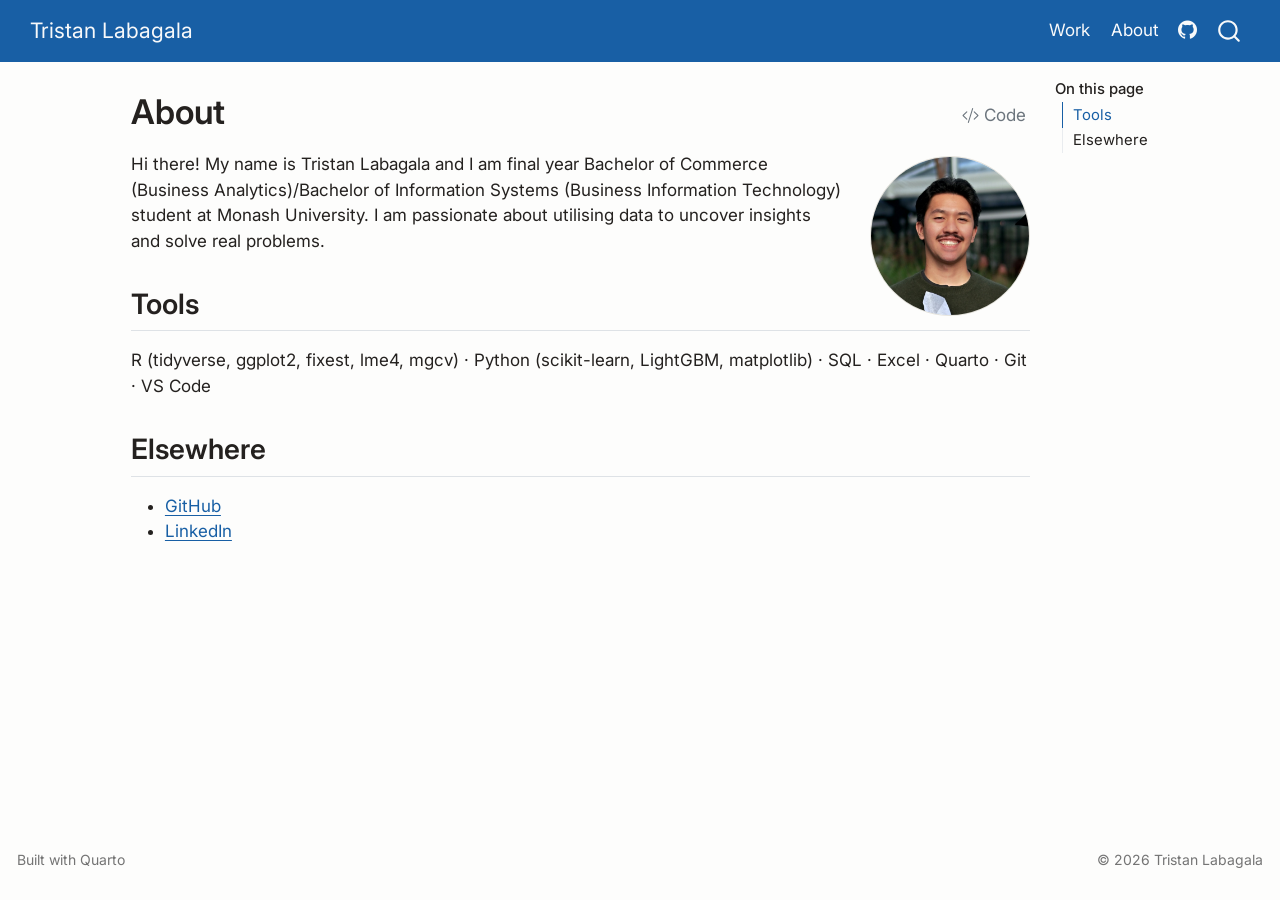
==== about.html @ b9815d95 "Built site for gh-pages" ====
<!DOCTYPE html>
<html xmlns="http://www.w3.org/1999/xhtml" lang="en" xml:lang="en"><head>

<meta charset="utf-8">
<meta name="generator" content="quarto-1.10.18">

<meta name="viewport" content="width=device-width, initial-scale=1.0, user-scalable=yes">


<title>About – Tristan Labagala</title>
<style>
/* Default styles provided by pandoc.
** See https://pandoc.org/MANUAL.html#variables-for-html for config info.
*/
span.smallcaps{font-variant: small-caps;}
div.columns{display: flex; gap: 1.5em;}
div.column{flex: auto;}
@media screen {
div.columns{gap: min(4vw, 1.5em);}
div.column{overflow-x: auto;}
}
div.hanging-indent{margin-left: 1.5em; text-indent: -1.5em;}
ul.task-list{list-style: none;}
ul.task-list li input[type="checkbox"] {
  width: 0.8em;
  margin: 0 0.8em 0.2em -1em; /* quarto-specific, see https://github.com/quarto-dev/quarto-cli/issues/4556 */ 
  vertical-align: middle;
}
/* CSS for syntax highlighting */
html { -webkit-text-size-adjust: 100%; }
pre > code.sourceCode { white-space: pre; position: relative; }
pre > code.sourceCode > span { display: inline-block; line-height: 1.25; }
pre > code.sourceCode > span:empty { height: 1.2em; }
.sourceCode { overflow: visible; }
code.sourceCode > span { color: inherit; text-decoration: inherit; }
div.sourceCode { margin: 1em 0; }
pre.sourceCode { margin: 0; }
@media screen {
div.sourceCode { overflow: auto; }
}
@media print {
pre > code.sourceCode { white-space: pre-wrap; }
pre > code.sourceCode > span { text-indent: -5em; padding-left: 5em; }
}
pre.numberSource code
  { counter-reset: source-line 0; }
pre.numberSource code > span
  { position: relative; left: -4em; counter-increment: source-line; }
pre.numberSource code > span > a:first-child::before
  { content: counter(source-line);
    position: relative; left: -1em; text-align: right; vertical-align: baseline;
    border: none; display: inline-block;
    -webkit-touch-callout: none; -webkit-user-select: none;
    -khtml-user-select: none; -moz-user-select: none;
    -ms-user-select: none; user-select: none;
    padding: 0 4px; width: 4em;
  }
pre.numberSource { margin-left: 3em;  padding-left: 4px; }
div.sourceCode
  {   }
@media screen {
pre > code.sourceCode > span > a:first-child::before { text-decoration: underline; }
}
</style>


<script src="site_libs/quarto-nav/quarto-nav.js"></script>
<script src="site_libs/clipboard/clipboard.min.js"></script>
<script src="site_libs/quarto-search/autocomplete.umd.js"></script>
<script src="site_libs/quarto-search/fuse.min.js"></script>
<script src="site_libs/quarto-search/quarto-search.js"></script>
<meta name="quarto:offset" content="./">
<script src="site_libs/quarto-html/quarto.js" type="module"></script>
<script src="site_libs/quarto-html/tabsets/tabsets.js" type="module"></script>
<script src="site_libs/quarto-html/popper.min.js"></script>
<script src="site_libs/quarto-html/tippy.umd.min.js"></script>
<script src="site_libs/quarto-html/anchor.min.js"></script>
<link href="site_libs/quarto-html/tippy.css" rel="stylesheet">
<link href="site_libs/quarto-html/quarto-syntax-highlighting-29f00846dc0b6c361e78d357ae7c4662.css" rel="stylesheet" id="quarto-text-highlighting-styles">
<script src="site_libs/bootstrap/bootstrap.min.js"></script>
<link href="site_libs/bootstrap/bootstrap-icons.css" rel="stylesheet">
<link href="site_libs/bootstrap/bootstrap-c4ba2d4a0d46a4cee8b38eeed4d2fbec.min.css" rel="stylesheet" append-hash="true" id="quarto-bootstrap" data-mode="light">
<script id="quarto-search-options" type="application/json">{
  "location": "navbar",
  "copy-button": false,
  "collapse-after": 3,
  "panel-placement": "end",
  "type": "overlay",
  "limit": 50,
  "keyboard-shortcut": [
    "f",
    "/",
    "s"
  ],
  "show-item-context": false,
  "language": {
    "search-no-results-text": "No results",
    "search-matching-documents-text": "matching documents",
    "search-copy-link-title": "Copy link to search",
    "search-hide-matches-text": "Hide additional matches",
    "search-more-match-text": "more match in this document",
    "search-more-matches-text": "more matches in this document",
    "search-clear-button-title": "Clear",
    "search-text-placeholder": "",
    "search-detached-cancel-button-title": "Cancel",
    "search-submit-button-title": "Submit",
    "search-label": "Search"
  }
}</script>
<link rel="preconnect" href="https://fonts.googleapis.com">
<link rel="preconnect" href="https://fonts.gstatic.com" crossorigin="">
<link href="https://fonts.googleapis.com/css2?family=Fraunces:opsz,wght@9..144,400;9..144,600&amp;family=Inter:wght@400;500&amp;family=JetBrains+Mono&amp;display=swap" rel="stylesheet">


</head>

<body class="nav-fixed quarto-light">

<div id="quarto-search-results"></div>
  <header id="quarto-header" class="headroom fixed-top">
    <nav class="navbar navbar-expand-lg " data-bs-theme="dark">
      <div class="navbar-container container-fluid">
      <div class="navbar-brand-container mx-auto">
    <a class="navbar-brand" href="./index.html">
    <span class="navbar-title">Tristan Labagala</span>
    </a>
  </div>
            <div id="quarto-search" class="" title="Search"></div>
          <button class="navbar-toggler" type="button" data-bs-toggle="collapse" data-bs-target="#navbarCollapse" aria-controls="navbarCollapse" role="menu" aria-expanded="false" aria-label="Toggle navigation" onclick="if (window.quartoToggleHeadroom) { window.quartoToggleHeadroom(); }">
  <span class="navbar-toggler-icon"></span>
</button>
          <div class="collapse navbar-collapse" id="navbarCollapse">
            <ul class="navbar-nav navbar-nav-scroll ms-auto">
  <li class="nav-item">
    <a class="nav-link" href="./index.html"> 
<span class="menu-text">Work</span></a>
  </li>  
  <li class="nav-item">
    <a class="nav-link active" href="./about.html" aria-current="page"> 
<span class="menu-text">About</span></a>
  </li>  
  <li class="nav-item compact">
    <a class="nav-link" href="https://github.com/tlabagala"> <i class="bi bi-github" role="img" aria-label="GitHub">
</i> 
<span class="menu-text"></span></a>
  </li>  
</ul>
          </div> <!-- /navcollapse -->
            <div class="quarto-navbar-tools">
</div>
      </div> <!-- /container-fluid -->
    </nav>
</header>
<!-- content -->
<div id="quarto-content" class="quarto-container page-columns page-rows-contents page-layout-article page-navbar">
<!-- sidebar -->
<!-- margin-sidebar -->
    <div id="quarto-margin-sidebar" class="sidebar margin-sidebar">
        <nav id="TOC" role="doc-toc" class="toc-active">
    <h2 id="toc-title">On this page</h2>
   
  <ul>
  <li><a href="#tools" id="toc-tools" class="nav-link active" data-scroll-target="#tools">Tools</a></li>
  <li><a href="#elsewhere" id="toc-elsewhere" class="nav-link" data-scroll-target="#elsewhere">Elsewhere</a></li>
  </ul>
</nav>
    </div>
<!-- main -->
<main class="content" id="quarto-document-content">

<header id="title-block-header" class="quarto-title-block default">
<div class="quarto-title">
<div class="quarto-title-block"><div><h1 class="title">About</h1><button type="button" class="btn code-tools-button" id="quarto-code-tools-source"><i class="bi"></i> Code</button></div></div>
</div>



<div class="quarto-title-meta">

    
  
    
  </div>
  


</header>


<p><img src="assets/headshot.jpg" class="headshot img-fluid" alt="Tristan Labagala"></p>
<p>Hi there! My name is Tristan Labagala and I am final year Bachelor of Commerce (Business Analytics)/Bachelor of Information Systems (Business Information Technology) student at Monash University. I am passionate about utilising data to uncover insights and solve real problems.</p>
<section id="tools" class="level2">
<h2 class="anchored" data-anchor-id="tools">Tools</h2>
<p>R (tidyverse, ggplot2, fixest, lme4, mgcv) · Python (scikit-learn, LightGBM, matplotlib) · SQL · Excel · Quarto · Git · VS Code</p>
</section>
<section id="elsewhere" class="level2">
<h2 class="anchored" data-anchor-id="elsewhere">Elsewhere</h2>
<ul>
<li><a href="https://github.com/tlabagala">GitHub</a></li>
<li><a href="https://www.linkedin.com/in/tristan-labagala/">LinkedIn</a></li>
</ul>


<!-- -->

</section>

</main> <!-- /main -->
<script id="quarto-html-after-body" type="application/javascript">
  window.document.addEventListener("DOMContentLoaded", function (event) {
    const icon = "";
    const anchorJS = new window.AnchorJS();
    anchorJS.options = {
      placement: 'right',
      icon: icon
    };
    anchorJS.add('.anchored');
    const isCodeAnnotation = (el) => {
      for (const clz of el.classList) {
        if (clz.startsWith('code-annotation-')) {                     
          return true;
        }
      }
      return false;
    }
    const onCopySuccess = function(e) {
      // button target
      const button = e.trigger;
      // don't keep focus
      button.blur();
      // flash "checked"
      button.classList.add('code-copy-button-checked');
      var currentTitle = button.getAttribute("title");
      button.setAttribute("title", "Copied!");
      let tooltip;
      if (window.bootstrap) {
        button.setAttribute("data-bs-toggle", "tooltip");
        button.setAttribute("data-bs-placement", "left");
        button.setAttribute("data-bs-title", "Copied!");
        tooltip = new bootstrap.Tooltip(button, 
          { trigger: "manual", 
            customClass: "code-copy-button-tooltip",
            offset: [0, -8]});
        tooltip.show();    
      }
      setTimeout(function() {
        if (tooltip) {
          tooltip.hide();
          button.removeAttribute("data-bs-title");
          button.removeAttribute("data-bs-toggle");
          button.removeAttribute("data-bs-placement");
        }
        button.setAttribute("title", currentTitle);
        button.classList.remove('code-copy-button-checked');
      }, 1000);
      // clear code selection
      e.clearSelection();
    }
    const getTextToCopy = function(trigger) {
      const outerScaffold = trigger.parentElement.cloneNode(true);
      const codeEl = outerScaffold.querySelector('code');
      for (const childEl of codeEl.children) {
        if (isCodeAnnotation(childEl)) {
          childEl.remove();
        }
      }
      return codeEl.innerText;
    }
    const clipboard = new window.ClipboardJS('.code-copy-button:not([data-in-quarto-modal])', {
      text: getTextToCopy
    });
    clipboard.on('success', onCopySuccess);
    if (window.document.getElementById('quarto-embedded-source-code-modal')) {
      const clipboardModal = new window.ClipboardJS('.code-copy-button[data-in-quarto-modal]', {
        text: getTextToCopy,
        container: window.document.getElementById('quarto-embedded-source-code-modal')
      });
      clipboardModal.on('success', onCopySuccess);
    }
    const viewSource = window.document.getElementById('quarto-view-source') ||
                       window.document.getElementById('quarto-code-tools-source');
    if (viewSource) {
      const sourceUrl = viewSource.getAttribute("data-quarto-source-url");
      viewSource.addEventListener("click", function(e) {
        if (sourceUrl) {
          // rstudio viewer pane
          if (/\bcapabilities=\b/.test(window.location)) {
            window.open(sourceUrl);
          } else {
            window.location.href = sourceUrl;
          }
        } else {
          const modal = new bootstrap.Modal(document.getElementById('quarto-embedded-source-code-modal'));
          modal.show();
        }
        return false;
      });
    }
    function toggleCodeHandler(show) {
      return function(e) {
        const cellDetails = window.document.querySelectorAll(".cell details.code-fold");
        for (let i=0; i<cellDetails.length; i++) {
          const details = cellDetails[i];
          if (show) {
            details.open = true;
          } else {
            details.removeAttribute("open");
          }
        }
        const cellCodeDivs = window.document.querySelectorAll(".cell div.sourceCode.cell-code");
        const fromCls = show ? "hidden" : "unhidden";
        const toCls = show ? "unhidden" : "hidden";
        for (let i=0; i<cellCodeDivs.length; i++) {
          const codeDiv = cellCodeDivs[i];
          if (codeDiv.classList.contains(fromCls)) {
            codeDiv.classList.remove(fromCls);
            codeDiv.classList.add(toCls);
          } 
        }
        return false;
      }
    }
    const hideAllCode = window.document.getElementById("quarto-hide-all-code");
    if (hideAllCode) {
      hideAllCode.addEventListener("click", toggleCodeHandler(false));
    }
    const showAllCode = window.document.getElementById("quarto-show-all-code");
    if (showAllCode) {
      showAllCode.addEventListener("click", toggleCodeHandler(true));
    }
      var localhostRegex = new RegExp(/^(?:http|https):\/\/localhost\:?[0-9]*\//);
      var mailtoRegex = new RegExp(/^mailto:/);
        var filterRegex = new RegExp("https:\/\/tlabagala\.github\.io");
      var isInternal = (href) => {
          return filterRegex.test(href) || localhostRegex.test(href) || mailtoRegex.test(href);
      }
      // Inspect non-navigation links and adorn them if external
     var links = window.document.querySelectorAll('a[href]:not(.nav-link):not(.navbar-brand):not(.toc-action):not(.sidebar-link):not(.sidebar-item-toggle):not(.pagination-link):not(.no-external):not([aria-hidden]):not(.dropdown-item):not(.quarto-navigation-tool):not(.about-link)');
      for (var i=0; i<links.length; i++) {
        const link = links[i];
        if (!isInternal(link.href)) {
          // undo the damage that might have been done by quarto-nav.js in the case of
          // links that we want to consider external
          if (link.dataset.originalHref !== undefined) {
            link.href = link.dataset.originalHref;
          }
        }
      }
    function tippyHover(el, contentFn, onTriggerFn, onUntriggerFn) {
      const config = {
        allowHTML: true,
        maxWidth: 500,
        delay: 100,
        arrow: false,
        appendTo: function(el) {
            return el.parentElement;
        },
        interactive: true,
        interactiveBorder: 10,
        theme: 'quarto',
        placement: 'bottom-start',
      };
      if (contentFn) {
        config.content = contentFn;
      }
      if (onTriggerFn) {
        config.onTrigger = onTriggerFn;
      }
      if (onUntriggerFn) {
        config.onUntrigger = onUntriggerFn;
      }
      window.tippy(el, config); 
    }
    const noterefs = window.document.querySelectorAll('a[role="doc-noteref"]');
    for (var i=0; i<noterefs.length; i++) {
      const ref = noterefs[i];
      tippyHover(ref, function() {
        // use id or data attribute instead here
        let href = ref.getAttribute('data-footnote-href') || ref.getAttribute('href');
        try { href = new URL(href).hash; } catch {}
        const id = href.replace(/^#\/?/, "");
        const note = window.document.getElementById(id);
        if (note) {
          return note.innerHTML;
        } else {
          return "";
        }
      });
    }
    const xrefs = window.document.querySelectorAll('a.quarto-xref');
    const processXRef = (id, note) => {
      // Strip column container classes
      const stripColumnClz = (el) => {
        el.classList.remove("page-full", "page-columns");
        if (el.children) {
          for (const child of el.children) {
            stripColumnClz(child);
          }
        }
      }
      stripColumnClz(note)
      if (id === null || id.startsWith('sec-')) {
        // Special case sections, only their first couple elements
        const container = document.createElement("div");
        if (note.children && note.children.length > 2) {
          container.appendChild(note.children[0].cloneNode(true));
          for (let i = 1; i < note.children.length; i++) {
            const child = note.children[i];
            if (child.tagName === "P" && child.innerText === "") {
              continue;
            } else {
              container.appendChild(child.cloneNode(true));
              break;
            }
          }
          if (window.Quarto?.typesetMath) {
            window.Quarto.typesetMath(container);
          }
          return container.innerHTML
        } else {
          if (window.Quarto?.typesetMath) {
            window.Quarto.typesetMath(note);
          }
          return note.innerHTML;
        }
      } else {
        // Remove any anchor links if they are present
        const anchorLink = note.querySelector('a.anchorjs-link');
        if (anchorLink) {
          anchorLink.remove();
        }
        if (window.Quarto?.typesetMath) {
          window.Quarto.typesetMath(note);
        }
        if (note.classList.contains("callout")) {
          return note.outerHTML;
        } else {
          return note.innerHTML;
        }
      }
    }
    for (var i=0; i<xrefs.length; i++) {
      const xref = xrefs[i];
      tippyHover(xref, undefined, function(instance) {
        instance.disable();
        let url = xref.getAttribute('href');
        let hash = undefined; 
        if (url.startsWith('#')) {
          hash = url;
        } else {
          try { hash = new URL(url).hash; } catch {}
        }
        if (hash) {
          const id = hash.replace(/^#\/?/, "");
          const note = window.document.getElementById(id);
          if (note !== null) {
            try {
              const html = processXRef(id, note.cloneNode(true));
              instance.setContent(html);
            } finally {
              instance.enable();
              instance.show();
            }
          } else {
            // See if we can fetch this
            fetch(url.split('#')[0])
            .then(res => res.text())
            .then(html => {
              const parser = new DOMParser();
              const htmlDoc = parser.parseFromString(html, "text/html");
              const note = htmlDoc.getElementById(id);
              if (note !== null) {
                const html = processXRef(id, note);
                instance.setContent(html);
              } 
            }).finally(() => {
              instance.enable();
              instance.show();
            });
          }
        } else {
          // See if we can fetch a full url (with no hash to target)
          // This is a special case and we should probably do some content thinning / targeting
          fetch(url)
          .then(res => res.text())
          .then(html => {
            const parser = new DOMParser();
            const htmlDoc = parser.parseFromString(html, "text/html");
            const note = htmlDoc.querySelector('main.content');
            if (note !== null) {
              // This should only happen for chapter cross references
              // (since there is no id in the URL)
              // remove the first header
              if (note.children.length > 0 && note.children[0].tagName === "HEADER") {
                note.children[0].remove();
              }
              const html = processXRef(null, note);
              instance.setContent(html);
            } 
          }).finally(() => {
            instance.enable();
            instance.show();
          });
        }
      }, function(instance) {
      });
    }
        let selectedAnnoteEl;
        const selectorForAnnotation = ( cell, annotation) => {
          let cellAttr = 'data-code-cell="' + cell + '"';
          let lineAttr = 'data-code-annotation="' +  annotation + '"';
          const selector = 'span[' + cellAttr + '][' + lineAttr + ']';
          return selector;
        }
        const selectCodeLines = (annoteEl) => {
          const doc = window.document;
          const targetCell = annoteEl.getAttribute("data-target-cell");
          const targetAnnotation = annoteEl.getAttribute("data-target-annotation");
          const annoteSpan = window.document.querySelector(selectorForAnnotation(targetCell, targetAnnotation));
          const lines = annoteSpan.getAttribute("data-code-lines").split(",");
          const lineIds = lines.map((line) => {
            return targetCell + "-" + line;
          })
          let top = null;
          let height = null;
          let parent = null;
          if (lineIds.length > 0) {
              //compute the position of the single el (top and bottom and make a div)
              const el = window.document.getElementById(lineIds[0]);
              top = el.offsetTop;
              height = el.offsetHeight;
              parent = el.parentElement.parentElement;
            if (lineIds.length > 1) {
              const lastEl = window.document.getElementById(lineIds[lineIds.length - 1]);
              const bottom = lastEl.offsetTop + lastEl.offsetHeight;
              height = bottom - top;
            }
            if (top !== null && height !== null && parent !== null) {
              // cook up a div (if necessary) and position it 
              let div = window.document.getElementById("code-annotation-line-highlight");
              if (div === null) {
                div = window.document.createElement("div");
                div.setAttribute("id", "code-annotation-line-highlight");
                div.style.position = 'absolute';
                parent.appendChild(div);
              }
              div.style.top = top - 2 + "px";
              div.style.height = height + 4 + "px";
              div.style.left = 0;
              let gutterDiv = window.document.getElementById("code-annotation-line-highlight-gutter");
              if (gutterDiv === null) {
                gutterDiv = window.document.createElement("div");
                gutterDiv.setAttribute("id", "code-annotation-line-highlight-gutter");
                gutterDiv.style.position = 'absolute';
                const codeCell = window.document.getElementById(targetCell);
                const gutter = codeCell.querySelector('.code-annotation-gutter');
                gutter.appendChild(gutterDiv);
              }
              gutterDiv.style.top = top - 2 + "px";
              gutterDiv.style.height = height + 4 + "px";
            }
            selectedAnnoteEl = annoteEl;
          }
        };
        const unselectCodeLines = () => {
          const elementsIds = ["code-annotation-line-highlight", "code-annotation-line-highlight-gutter"];
          elementsIds.forEach((elId) => {
            const div = window.document.getElementById(elId);
            if (div) {
              div.remove();
            }
          });
          selectedAnnoteEl = undefined;
        };
          // Handle positioning of the toggle
      window.addEventListener(
        "resize",
        throttle(() => {
          elRect = undefined;
          if (selectedAnnoteEl) {
            selectCodeLines(selectedAnnoteEl);
          }
        }, 10)
      );
      function throttle(fn, ms) {
      let throttle = false;
      let timer;
        return (...args) => {
          if(!throttle) { // first call gets through
              fn.apply(this, args);
              throttle = true;
          } else { // all the others get throttled
              if(timer) clearTimeout(timer); // cancel #2
              timer = setTimeout(() => {
                fn.apply(this, args);
                timer = throttle = false;
              }, ms);
          }
        };
      }
        // Attach click handler to the DT
        const annoteDls = window.document.querySelectorAll('dt[data-target-cell]');
        for (const annoteDlNode of annoteDls) {
          annoteDlNode.addEventListener('click', (event) => {
            const clickedEl = event.target;
            if (clickedEl !== selectedAnnoteEl) {
              unselectCodeLines();
              const activeEl = window.document.querySelector('dt[data-target-cell].code-annotation-active');
              if (activeEl) {
                activeEl.classList.remove('code-annotation-active');
              }
              selectCodeLines(clickedEl);
              clickedEl.classList.add('code-annotation-active');
            } else {
              // Unselect the line
              unselectCodeLines();
              clickedEl.classList.remove('code-annotation-active');
            }
          });
        }
    const findCites = (el) => {
      const parentEl = el.parentElement;
      if (parentEl) {
        const cites = parentEl.dataset.cites;
        if (cites) {
          return {
            el,
            cites: cites.split(' ')
          };
        } else {
          return findCites(el.parentElement)
        }
      } else {
        return undefined;
      }
    };
    var bibliorefs = window.document.querySelectorAll('a[role="doc-biblioref"]');
    for (var i=0; i<bibliorefs.length; i++) {
      const ref = bibliorefs[i];
      const citeInfo = findCites(ref);
      if (citeInfo) {
        tippyHover(citeInfo.el, function() {
          var popup = window.document.createElement('div');
          citeInfo.cites.forEach(function(cite) {
            var citeDiv = window.document.createElement('div');
            citeDiv.classList.add('hanging-indent');
            citeDiv.classList.add('csl-entry');
            var biblioDiv = window.document.getElementById('ref-' + cite);
            if (biblioDiv) {
              citeDiv.innerHTML = biblioDiv.innerHTML;
            }
            popup.appendChild(citeDiv);
          });
          return popup.innerHTML;
        });
      }
    }
  });
  </script><div class="modal fade" id="quarto-embedded-source-code-modal" tabindex="-1" aria-labelledby="quarto-embedded-source-code-modal-label" aria-hidden="true"><div class="modal-dialog modal-dialog-scrollable"><div class="modal-content"><div class="modal-header"><h5 class="modal-title" id="quarto-embedded-source-code-modal-label">Source Code</h5><button class="btn-close" data-bs-dismiss="modal"></button></div><div class="modal-body"><div class="">
<div class="code-copy-outer-scaffold"><div class="sourceCode" id="cb1" data-shortcodes="false"><pre class="sourceCode markdown code-with-copy"><code class="sourceCode markdown"><span id="cb1-1"><a href="#cb1-1" aria-hidden="true" tabindex="-1"></a><span class="co">---</span></span>
<span id="cb1-2"><a href="#cb1-2" aria-hidden="true" tabindex="-1"></a><span class="an">title:</span><span class="co"> "About"</span></span>
<span id="cb1-3"><a href="#cb1-3" aria-hidden="true" tabindex="-1"></a><span class="co">---</span></span>
<span id="cb1-4"><a href="#cb1-4" aria-hidden="true" tabindex="-1"></a></span>
<span id="cb1-5"><a href="#cb1-5" aria-hidden="true" tabindex="-1"></a><span class="al">![](assets/headshot.jpg)</span>{.headshot fig-alt="Tristan Labagala"}</span>
<span id="cb1-6"><a href="#cb1-6" aria-hidden="true" tabindex="-1"></a></span>
<span id="cb1-7"><a href="#cb1-7" aria-hidden="true" tabindex="-1"></a>Hi there! My name is Tristan Labagala and I am final year Bachelor of Commerce (Business Analytics)/Bachelor of Information Systems (Business Information Technology) student at Monash University. I am passionate about utilising data to uncover insights and solve real problems.</span>
<span id="cb1-8"><a href="#cb1-8" aria-hidden="true" tabindex="-1"></a></span>
<span id="cb1-9"><a href="#cb1-9" aria-hidden="true" tabindex="-1"></a><span class="fu">## Tools</span></span>
<span id="cb1-10"><a href="#cb1-10" aria-hidden="true" tabindex="-1"></a></span>
<span id="cb1-11"><a href="#cb1-11" aria-hidden="true" tabindex="-1"></a>R (tidyverse, ggplot2, fixest, lme4, mgcv) · Python (scikit-learn, LightGBM,</span>
<span id="cb1-12"><a href="#cb1-12" aria-hidden="true" tabindex="-1"></a>matplotlib) · SQL · Excel · Quarto · Git · VS Code </span>
<span id="cb1-13"><a href="#cb1-13" aria-hidden="true" tabindex="-1"></a></span>
<span id="cb1-14"><a href="#cb1-14" aria-hidden="true" tabindex="-1"></a><span class="fu">## Elsewhere</span></span>
<span id="cb1-15"><a href="#cb1-15" aria-hidden="true" tabindex="-1"></a></span>
<span id="cb1-16"><a href="#cb1-16" aria-hidden="true" tabindex="-1"></a><span class="ss">- </span><span class="co">[</span><span class="ot">GitHub</span><span class="co">](https://github.com/tlabagala)</span></span>
<span id="cb1-17"><a href="#cb1-17" aria-hidden="true" tabindex="-1"></a><span class="ss">- </span><span class="co">[</span><span class="ot">LinkedIn</span><span class="co">](https://www.linkedin.com/in/tristan-labagala/)</span></span></code></pre></div><button title="Copy to Clipboard" class="code-copy-button" data-in-quarto-modal=""><i class="bi"></i></button></div>
</div></div></div></div></div>
</div> <!-- /content -->
<footer class="footer">
  <div class="nav-footer">
    <div class="nav-footer-left">
<p>Built with Quarto</p>
</div>   
    <div class="nav-footer-center">
      &nbsp;
    </div>
    <div class="nav-footer-right">
<p>© 2026 Tristan Labagala</p>
</div>
  </div>
</footer>




</body></html>
---- site_libs/quarto-html/tippy.css ----
.tippy-box[data-animation=fade][data-state=hidden]{opacity:0}[data-tippy-root]{max-width:calc(100vw - 10px)}.tippy-box{position:relative;background-color:#333;color:#fff;border-radius:4px;font-size:14px;line-height:1.4;white-space:normal;outline:0;transition-property:transform,visibility,opacity}.tippy-box[data-placement^=top]>.tippy-arrow{bottom:0}.tippy-box[data-placement^=top]>.tippy-arrow:before{bottom:-7px;left:0;border-width:8px 8px 0;border-top-color:initial;transform-origin:center top}.tippy-box[data-placement^=bottom]>.tippy-arrow{top:0}.tippy-box[data-placement^=bottom]>.tippy-arrow:before{top:-7px;left:0;border-width:0 8px 8px;border-bottom-color:initial;transform-origin:center bottom}.tippy-box[data-placement^=left]>.tippy-arrow{right:0}.tippy-box[data-placement^=left]>.tippy-arrow:before{border-width:8px 0 8px 8px;border-left-color:initial;right:-7px;transform-origin:center left}.tippy-box[data-placement^=right]>.tippy-arrow{left:0}.tippy-box[data-placement^=right]>.tippy-arrow:before{left:-7px;border-width:8px 8px 8px 0;border-right-color:initial;transform-origin:center right}.tippy-box[data-inertia][data-state=visible]{transition-timing-function:cubic-bezier(.54,1.5,.38,1.11)}.tippy-arrow{width:16px;height:16px;color:#333}.tippy-arrow:before{content:"";position:absolute;border-color:transparent;border-style:solid}.tippy-content{position:relative;padding:5px 9px;z-index:1}
---- site_libs/quarto-html/quarto-syntax-highlighting-29f00846dc0b6c361e78d357ae7c4662.css ----
/* quarto syntax highlight colors */
:root {
  --quarto-hl-ot-color: #003B4F;
  --quarto-hl-at-color: #657422;
  --quarto-hl-ss-color: #20794D;
  --quarto-hl-an-color: #5E5E5E;
  --quarto-hl-fu-color: #4758AB;
  --quarto-hl-st-color: #20794D;
  --quarto-hl-cf-color: #003B4F;
  --quarto-hl-op-color: #5E5E5E;
  --quarto-hl-er-color: #AD0000;
  --quarto-hl-bn-color: #AD0000;
  --quarto-hl-al-color: #AD0000;
  --quarto-hl-va-color: #111111;
  --quarto-hl-bu-color: inherit;
  --quarto-hl-ex-color: inherit;
  --quarto-hl-pp-color: #AD0000;
  --quarto-hl-in-color: #5E5E5E;
  --quarto-hl-vs-color: #20794D;
  --quarto-hl-wa-color: #5E5E5E;
  --quarto-hl-do-color: #5E5E5E;
  --quarto-hl-im-color: #00769E;
  --quarto-hl-ch-color: #20794D;
  --quarto-hl-dt-color: #AD0000;
  --quarto-hl-fl-color: #AD0000;
  --quarto-hl-co-color: #5E5E5E;
  --quarto-hl-cv-color: #5E5E5E;
  --quarto-hl-cn-color: #8f5902;
  --quarto-hl-sc-color: #5E5E5E;
  --quarto-hl-dv-color: #AD0000;
  --quarto-hl-kw-color: #003B4F;
}

/* other quarto variables */
:root {
  --quarto-font-monospace: "JetBrains Mono", ui-monospace, monospace;
}

/* syntax highlight based on Pandoc's rules */
pre > code.sourceCode > span {
  color: #003B4F;
}

code.sourceCode > span {
  color: #003B4F;
}

div.sourceCode,
div.sourceCode pre.sourceCode {
  color: #003B4F;
}

/* Normal */
code span {
  color: #003B4F;
}

/* Alert */
code span.al {
  color: #AD0000;
  font-style: inherit;
}

/* Annotation */
code span.an {
  color: #5E5E5E;
  font-style: inherit;
}

/* Attribute */
code span.at {
  color: #657422;
  font-style: inherit;
}

/* BaseN */
code span.bn {
  color: #AD0000;
  font-style: inherit;
}

/* BuiltIn */
code span.bu {
  font-style: inherit;
}

/* ControlFlow */
code span.cf {
  color: #003B4F;
  font-weight: bold;
  font-style: inherit;
}

/* Char */
code span.ch {
  color: #20794D;
  font-style: inherit;
}

/* Constant */
code span.cn {
  color: #8f5902;
  font-style: inherit;
}

/* Comment */
code span.co {
  color: #5E5E5E;
  font-style: inherit;
}

/* CommentVar */
code span.cv {
  color: #5E5E5E;
  font-style: italic;
}

/* Documentation */
code span.do {
  color: #5E5E5E;
  font-style: italic;
}

/* DataType */
code span.dt {
  color: #AD0000;
  font-style: inherit;
}

/* DecVal */
code span.dv {
  color: #AD0000;
  font-style: inherit;
}

/* Error */
code span.er {
  color: #AD0000;
  font-style: inherit;
}

/* Extension */
code span.ex {
  font-style: inherit;
}

/* Float */
code span.fl {
  color: #AD0000;
  font-style: inherit;
}

/* Function */
code span.fu {
  color: #4758AB;
  font-style: inherit;
}

/* Import */
code span.im {
  color: #00769E;
  font-style: inherit;
}

/* Information */
code span.in {
  color: #5E5E5E;
  font-style: inherit;
}

/* Keyword */
code span.kw {
  color: #003B4F;
  font-weight: bold;
  font-style: inherit;
}

/* Operator */
code span.op {
  color: #5E5E5E;
  font-style: inherit;
}

/* Other */
code span.ot {
  color: #003B4F;
  font-style: inherit;
}

/* Preprocessor */
code span.pp {
  color: #AD0000;
  font-style: inherit;
}

/* SpecialChar */
code span.sc {
  color: #5E5E5E;
  font-style: inherit;
}

/* SpecialString */
code span.ss {
  color: #20794D;
  font-style: inherit;
}

/* String */
code span.st {
  color: #20794D;
  font-style: inherit;
}

/* Variable */
code span.va {
  color: #111111;
  font-style: inherit;
}

/* VerbatimString */
code span.vs {
  color: #20794D;
  font-style: inherit;
}

/* Warning */
code span.wa {
  color: #5E5E5E;
  font-style: italic;
}

.prevent-inlining {
  content: "</";
}

/*# sourceMappingURL=ba0a106b8c9702dde0daec1e96fdf9aa.css.map */
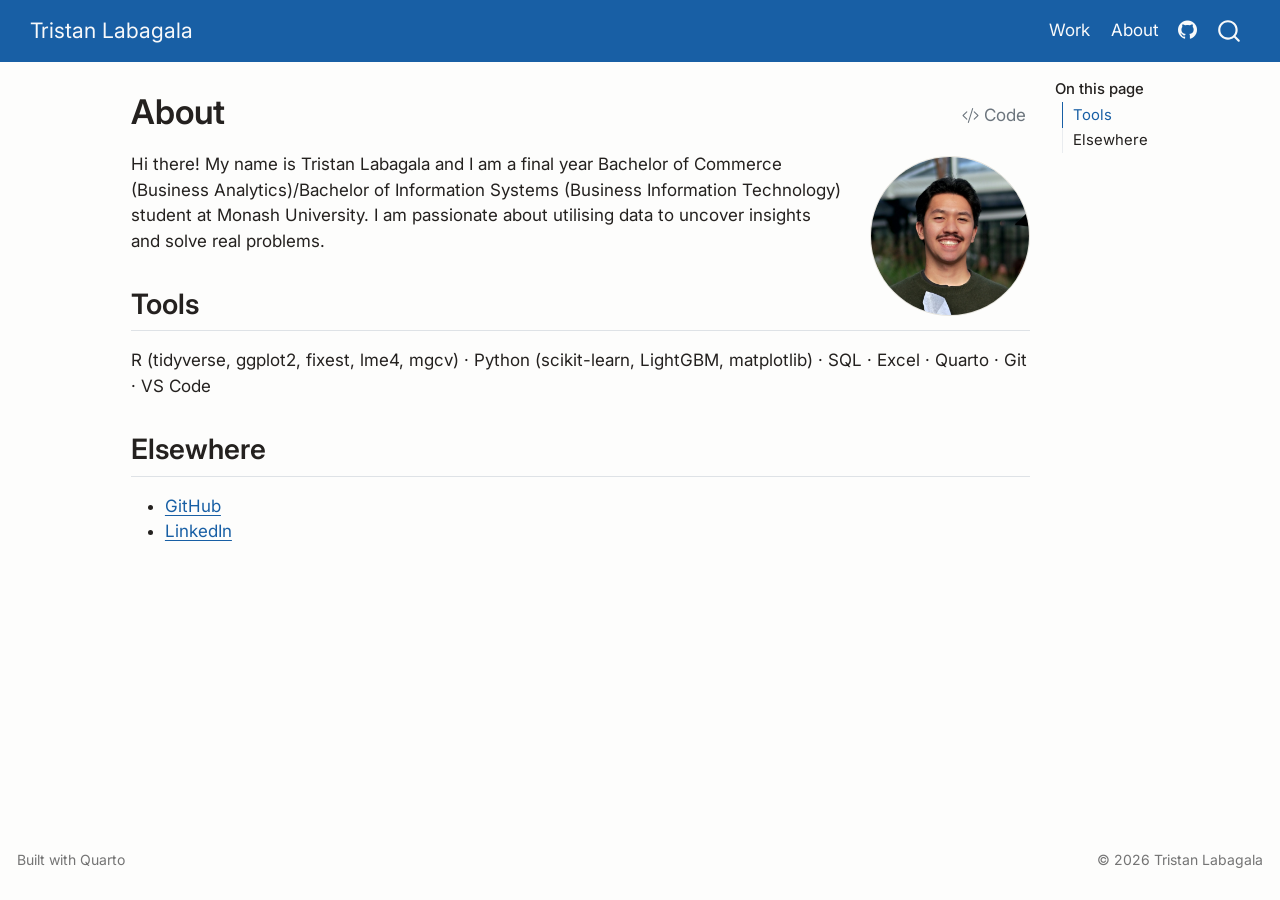
==== commit f424da1a: "Built site for gh-pages" ====
--- a/about.html
+++ b/about.html
@@ -2,7 +2,7 @@
 <html xmlns="http://www.w3.org/1999/xhtml" lang="en" xml:lang="en"><head>
 
 <meta charset="utf-8">
-<meta name="generator" content="quarto-1.10.18">
+<meta name="generator" content="quarto-1.10.19">
 
 <meta name="viewport" content="width=device-width, initial-scale=1.0, user-scalable=yes">
 
@@ -70,16 +70,17 @@
 <script src="site_libs/quarto-search/fuse.min.js"></script>
 <script src="site_libs/quarto-search/quarto-search.js"></script>
 <meta name="quarto:offset" content="./">
+<link href="./assets/favicon.png" rel="icon" type="image/png">
 <script src="site_libs/quarto-html/quarto.js" type="module"></script>
 <script src="site_libs/quarto-html/tabsets/tabsets.js" type="module"></script>
 <script src="site_libs/quarto-html/popper.min.js"></script>
 <script src="site_libs/quarto-html/tippy.umd.min.js"></script>
 <script src="site_libs/quarto-html/anchor.min.js"></script>
 <link href="site_libs/quarto-html/tippy.css" rel="stylesheet">
-<link href="site_libs/quarto-html/quarto-syntax-highlighting-29f00846dc0b6c361e78d357ae7c4662.css" rel="stylesheet" id="quarto-text-highlighting-styles">
+<link href="site_libs/quarto-html/quarto-syntax-highlighting-8221f2c48aaba76b52edb100b0507f3c.css" rel="stylesheet" id="quarto-text-highlighting-styles">
 <script src="site_libs/bootstrap/bootstrap.min.js"></script>
 <link href="site_libs/bootstrap/bootstrap-icons.css" rel="stylesheet">
-<link href="site_libs/bootstrap/bootstrap-c4ba2d4a0d46a4cee8b38eeed4d2fbec.min.css" rel="stylesheet" append-hash="true" id="quarto-bootstrap" data-mode="light">
+<link href="site_libs/bootstrap/bootstrap-82a055743ac4604393e08505734437c7.min.css" rel="stylesheet" append-hash="true" id="quarto-bootstrap" data-mode="light">
 <script id="quarto-search-options" type="application/json">{
   "location": "navbar",
   "copy-button": false,
@@ -109,9 +110,19 @@
 }</script>
 <link rel="preconnect" href="https://fonts.googleapis.com">
 <link rel="preconnect" href="https://fonts.gstatic.com" crossorigin="">
-<link href="https://fonts.googleapis.com/css2?family=Fraunces:opsz,wght@9..144,400;9..144,600&amp;family=Inter:wght@400;500&amp;family=JetBrains+Mono&amp;display=swap" rel="stylesheet">
-
-
+<link href="https://fonts.googleapis.com/css2?family=Inter:wght@400;500;600&amp;family=JetBrains+Mono&amp;display=swap" rel="stylesheet">
+
+
+<meta property="og:title" content="About – Tristan Labagala">
+<meta property="og:description" content="Data analytics and research projects in R, Python, and SQL.">
+<meta property="og:image" content="https://tlabagala.github.io/assets/headshot.jpg">
+<meta property="og:site_name" content="Tristan Labagala">
+<meta property="og:image:alt" content="Tristan Labagala">
+<meta name="twitter:title" content="About – Tristan Labagala">
+<meta name="twitter:description" content="Data analytics and research projects in R, Python, and SQL.">
+<meta name="twitter:image" content="https://tlabagala.github.io/assets/headshot.jpg">
+<meta name="twitter:image:alt" content="Tristan Labagala">
+<meta name="twitter:card" content="summary_large_image">
 </head>
 
 <body class="nav-fixed quarto-light">
@@ -188,7 +199,7 @@
 
 
 <p><img src="assets/headshot.jpg" class="headshot img-fluid" alt="Tristan Labagala"></p>
-<p>Hi there! My name is Tristan Labagala and I am final year Bachelor of Commerce (Business Analytics)/Bachelor of Information Systems (Business Information Technology) student at Monash University. I am passionate about utilising data to uncover insights and solve real problems.</p>
+<p>Hi there! My name is Tristan Labagala and I am a final year Bachelor of Commerce (Business Analytics)/Bachelor of Information Systems (Business Information Technology) student at Monash University. I am passionate about utilising data to uncover insights and solve real problems.</p>
 <section id="tools" class="level2">
 <h2 class="anchored" data-anchor-id="tools">Tools</h2>
 <p>R (tidyverse, ggplot2, fixest, lme4, mgcv) · Python (scikit-learn, LightGBM, matplotlib) · SQL · Excel · Quarto · Git · VS Code</p>
@@ -663,7 +674,7 @@
 <span id="cb1-4"><a href="#cb1-4" aria-hidden="true" tabindex="-1"></a></span>
 <span id="cb1-5"><a href="#cb1-5" aria-hidden="true" tabindex="-1"></a><span class="al">![](assets/headshot.jpg)</span>{.headshot fig-alt="Tristan Labagala"}</span>
 <span id="cb1-6"><a href="#cb1-6" aria-hidden="true" tabindex="-1"></a></span>
-<span id="cb1-7"><a href="#cb1-7" aria-hidden="true" tabindex="-1"></a>Hi there! My name is Tristan Labagala and I am final year Bachelor of Commerce (Business Analytics)/Bachelor of Information Systems (Business Information Technology) student at Monash University. I am passionate about utilising data to uncover insights and solve real problems.</span>
+<span id="cb1-7"><a href="#cb1-7" aria-hidden="true" tabindex="-1"></a>Hi there! My name is Tristan Labagala and I am a final year Bachelor of Commerce (Business Analytics)/Bachelor of Information Systems (Business Information Technology) student at Monash University. I am passionate about utilising data to uncover insights and solve real problems.</span>
 <span id="cb1-8"><a href="#cb1-8" aria-hidden="true" tabindex="-1"></a></span>
 <span id="cb1-9"><a href="#cb1-9" aria-hidden="true" tabindex="-1"></a><span class="fu">## Tools</span></span>
 <span id="cb1-10"><a href="#cb1-10" aria-hidden="true" tabindex="-1"></a></span>
--- a/site_libs/quarto-html/quarto-syntax-highlighting-8221f2c48aaba76b52edb100b0507f3c.css
+++ b/site_libs/quarto-html/quarto-syntax-highlighting-8221f2c48aaba76b52edb100b0507f3c.css
@@ -0,0 +1,236 @@
+/* quarto syntax highlight colors */
+:root {
+  --quarto-hl-ot-color: #003B4F;
+  --quarto-hl-at-color: #657422;
+  --quarto-hl-ss-color: #20794D;
+  --quarto-hl-an-color: #5E5E5E;
+  --quarto-hl-fu-color: #4758AB;
+  --quarto-hl-st-color: #20794D;
+  --quarto-hl-cf-color: #003B4F;
+  --quarto-hl-op-color: #5E5E5E;
+  --quarto-hl-er-color: #AD0000;
+  --quarto-hl-bn-color: #AD0000;
+  --quarto-hl-al-color: #AD0000;
+  --quarto-hl-va-color: #111111;
+  --quarto-hl-bu-color: inherit;
+  --quarto-hl-ex-color: inherit;
+  --quarto-hl-pp-color: #AD0000;
+  --quarto-hl-in-color: #5E5E5E;
+  --quarto-hl-vs-color: #20794D;
+  --quarto-hl-wa-color: #5E5E5E;
+  --quarto-hl-do-color: #5E5E5E;
+  --quarto-hl-im-color: #00769E;
+  --quarto-hl-ch-color: #20794D;
+  --quarto-hl-dt-color: #AD0000;
+  --quarto-hl-fl-color: #AD0000;
+  --quarto-hl-co-color: #5E5E5E;
+  --quarto-hl-cv-color: #5E5E5E;
+  --quarto-hl-cn-color: #8f5902;
+  --quarto-hl-sc-color: #5E5E5E;
+  --quarto-hl-dv-color: #AD0000;
+  --quarto-hl-kw-color: #003B4F;
+}
+
+/* other quarto variables */
+:root {
+  --quarto-font-monospace: "JetBrains Mono", ui-monospace, monospace;
+}
+
+/* syntax highlight based on Pandoc's rules */
+pre > code.sourceCode > span {
+  color: #003B4F;
+}
+
+code.sourceCode > span {
+  color: #003B4F;
+}
+
+div.sourceCode,
+div.sourceCode pre.sourceCode {
+  color: #003B4F;
+}
+
+/* Normal */
+code span {
+  color: #003B4F;
+}
+
+/* Alert */
+code span.al {
+  color: #AD0000;
+  font-style: inherit;
+}
+
+/* Annotation */
+code span.an {
+  color: #5E5E5E;
+  font-style: inherit;
+}
+
+/* Attribute */
+code span.at {
+  color: #657422;
+  font-style: inherit;
+}
+
+/* BaseN */
+code span.bn {
+  color: #AD0000;
+  font-style: inherit;
+}
+
+/* BuiltIn */
+code span.bu {
+  font-style: inherit;
+}
+
+/* ControlFlow */
+code span.cf {
+  color: #003B4F;
+  font-weight: bold;
+  font-style: inherit;
+}
+
+/* Char */
+code span.ch {
+  color: #20794D;
+  font-style: inherit;
+}
+
+/* Constant */
+code span.cn {
+  color: #8f5902;
+  font-style: inherit;
+}
+
+/* Comment */
+code span.co {
+  color: #5E5E5E;
+  font-style: inherit;
+}
+
+/* CommentVar */
+code span.cv {
+  color: #5E5E5E;
+  font-style: italic;
+}
+
+/* Documentation */
+code span.do {
+  color: #5E5E5E;
+  font-style: italic;
+}
+
+/* DataType */
+code span.dt {
+  color: #AD0000;
+  font-style: inherit;
+}
+
+/* DecVal */
+code span.dv {
+  color: #AD0000;
+  font-style: inherit;
+}
+
+/* Error */
+code span.er {
+  color: #AD0000;
+  font-style: inherit;
+}
+
+/* Extension */
+code span.ex {
+  font-style: inherit;
+}
+
+/* Float */
+code span.fl {
+  color: #AD0000;
+  font-style: inherit;
+}
+
+/* Function */
+code span.fu {
+  color: #4758AB;
+  font-style: inherit;
+}
+
+/* Import */
+code span.im {
+  color: #00769E;
+  font-style: inherit;
+}
+
+/* Information */
+code span.in {
+  color: #5E5E5E;
+  font-style: inherit;
+}
+
+/* Keyword */
+code span.kw {
+  color: #003B4F;
+  font-weight: bold;
+  font-style: inherit;
+}
+
+/* Operator */
+code span.op {
+  color: #5E5E5E;
+  font-style: inherit;
+}
+
+/* Other */
+code span.ot {
+  color: #003B4F;
+  font-style: inherit;
+}
+
+/* Preprocessor */
+code span.pp {
+  color: #AD0000;
+  font-style: inherit;
+}
+
+/* SpecialChar */
+code span.sc {
+  color: #5E5E5E;
+  font-style: inherit;
+}
+
+/* SpecialString */
+code span.ss {
+  color: #20794D;
+  font-style: inherit;
+}
+
+/* String */
+code span.st {
+  color: #20794D;
+  font-style: inherit;
+}
+
+/* Variable */
+code span.va {
+  color: #111111;
+  font-style: inherit;
+}
+
+/* VerbatimString */
+code span.vs {
+  color: #20794D;
+  font-style: inherit;
+}
+
+/* Warning */
+code span.wa {
+  color: #5E5E5E;
+  font-style: italic;
+}
+
+.prevent-inlining {
+  content: "</";
+}
+
+/*# sourceMappingURL=9eee96a7fe091443b4b5a63f56ea8d23.css.map */
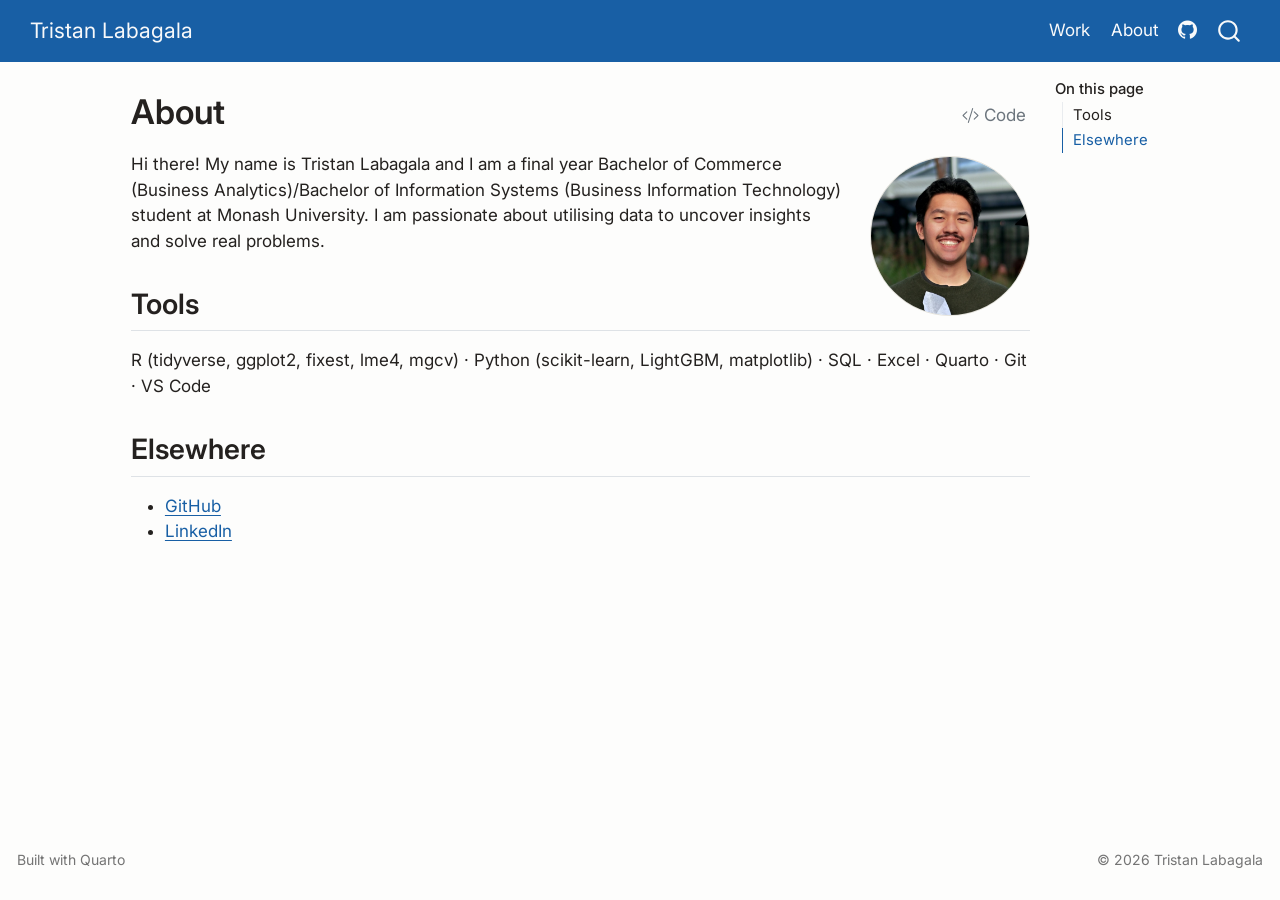
==== commit 4aeabeae: "Built site for gh-pages" ====
--- a/about.html
+++ b/about.html
@@ -2,7 +2,7 @@
 <html xmlns="http://www.w3.org/1999/xhtml" lang="en" xml:lang="en"><head>
 
 <meta charset="utf-8">
-<meta name="generator" content="quarto-1.10.19">
+<meta name="generator" content="quarto-1.11.9">
 
 <meta name="viewport" content="width=device-width, initial-scale=1.0, user-scalable=yes">
 
@@ -73,14 +73,15 @@
 <link href="./assets/favicon.png" rel="icon" type="image/png">
 <script src="site_libs/quarto-html/quarto.js" type="module"></script>
 <script src="site_libs/quarto-html/tabsets/tabsets.js" type="module"></script>
+<script src="site_libs/quarto-html/scrollable-regions/scrollable-regions.js" type="module"></script>
 <script src="site_libs/quarto-html/popper.min.js"></script>
 <script src="site_libs/quarto-html/tippy.umd.min.js"></script>
 <script src="site_libs/quarto-html/anchor.min.js"></script>
 <link href="site_libs/quarto-html/tippy.css" rel="stylesheet">
-<link href="site_libs/quarto-html/quarto-syntax-highlighting-8221f2c48aaba76b52edb100b0507f3c.css" rel="stylesheet" id="quarto-text-highlighting-styles">
+<link href="site_libs/quarto-html/quarto-syntax-highlighting-49c787a6c175d90e42264fbd7996148e.css" rel="stylesheet" id="quarto-text-highlighting-styles">
 <script src="site_libs/bootstrap/bootstrap.min.js"></script>
 <link href="site_libs/bootstrap/bootstrap-icons.css" rel="stylesheet">
-<link href="site_libs/bootstrap/bootstrap-82a055743ac4604393e08505734437c7.min.css" rel="stylesheet" append-hash="true" id="quarto-bootstrap" data-mode="light">
+<link href="site_libs/bootstrap/bootstrap-f5442b8ef84446d201aa6b10da519218.min.css" rel="stylesheet" append-hash="true" id="quarto-bootstrap" data-mode="light">
 <script id="quarto-search-options" type="application/json">{
   "location": "navbar",
   "copy-button": false,
@@ -118,6 +119,8 @@
 <meta property="og:image" content="https://tlabagala.github.io/assets/headshot.jpg">
 <meta property="og:site_name" content="Tristan Labagala">
 <meta property="og:image:alt" content="Tristan Labagala">
+<meta property="og:image:height" content="1125">
+<meta property="og:image:width" content="1125">
 <meta name="twitter:title" content="About – Tristan Labagala">
 <meta name="twitter:description" content="Data analytics and research projects in R, Python, and SQL.">
 <meta name="twitter:image" content="https://tlabagala.github.io/assets/headshot.jpg">
@@ -125,19 +128,18 @@
 <meta name="twitter:card" content="summary_large_image">
 </head>
 
-<body class="nav-fixed quarto-light">
+<body class="nav-fixed quarto-light"><a id="quarto-skip-link" class="visually-hidden-focusable" href="#quarto-document-content">Skip to main content</a>
 
 <div id="quarto-search-results"></div>
   <header id="quarto-header" class="headroom fixed-top">
-    <nav class="navbar navbar-expand-lg " data-bs-theme="dark">
+    <nav class="navbar navbar-expand-lg " data-bs-theme="dark" aria-label="Site">
       <div class="navbar-container container-fluid">
       <div class="navbar-brand-container mx-auto">
     <a class="navbar-brand" href="./index.html">
     <span class="navbar-title">Tristan Labagala</span>
     </a>
   </div>
-            <div id="quarto-search" class="" title="Search"></div>
-          <button class="navbar-toggler" type="button" data-bs-toggle="collapse" data-bs-target="#navbarCollapse" aria-controls="navbarCollapse" role="menu" aria-expanded="false" aria-label="Toggle navigation" onclick="if (window.quartoToggleHeadroom) { window.quartoToggleHeadroom(); }">
+          <button class="navbar-toggler" type="button" data-bs-toggle="collapse" data-bs-target="#navbarCollapse" aria-controls="navbarCollapse" aria-expanded="false" aria-label="Toggle navigation" onclick="if (window.quartoToggleHeadroom) { window.quartoToggleHeadroom(); }">
   <span class="navbar-toggler-icon"></span>
 </button>
           <div class="collapse navbar-collapse" id="navbarCollapse">
@@ -159,6 +161,7 @@
           </div> <!-- /navcollapse -->
             <div class="quarto-navbar-tools">
 </div>
+            <div id="quarto-search" class="" title="Search"></div>
       </div> <!-- /container-fluid -->
     </nav>
 </header>
@@ -167,7 +170,7 @@
 <!-- sidebar -->
 <!-- margin-sidebar -->
     <div id="quarto-margin-sidebar" class="sidebar margin-sidebar">
-        <nav id="TOC" role="doc-toc" class="toc-active">
+        <nav id="TOC" role="doc-toc" aria-labelledby="toc-title" class="toc-active">
     <h2 id="toc-title">On this page</h2>
    
   <ul>
@@ -177,7 +180,7 @@
 </nav>
     </div>
 <!-- main -->
-<main class="content" id="quarto-document-content">
+<main class="content" id="quarto-document-content" tabindex="-1">
 
 <header id="title-block-header" class="quarto-title-block default">
 <div class="quarto-title">
@@ -346,7 +349,8 @@
           return filterRegex.test(href) || localhostRegex.test(href) || mailtoRegex.test(href);
       }
       // Inspect non-navigation links and adorn them if external
-     var links = window.document.querySelectorAll('a[href]:not(.nav-link):not(.navbar-brand):not(.toc-action):not(.sidebar-link):not(.sidebar-item-toggle):not(.pagination-link):not(.no-external):not([aria-hidden]):not(.dropdown-item):not(.quarto-navigation-tool):not(.about-link)');
+      window.quartoDecorateExternalLinks = function (root) {
+     var links = (root || window.document).querySelectorAll('a[href]:not(.nav-link):not(.navbar-brand):not(.toc-action):not(.sidebar-link):not(.sidebar-item-toggle):not(.pagination-link):not(.no-external):not([aria-hidden]):not(.dropdown-item):not(.quarto-navigation-tool):not(.about-link)');
       for (var i=0; i<links.length; i++) {
         const link = links[i];
         if (!isInternal(link.href)) {
@@ -355,8 +359,69 @@
           if (link.dataset.originalHref !== undefined) {
             link.href = link.dataset.originalHref;
           }
-        }
-      }
+          if (!link.classList.contains('no-external-icon')) {
+          }
+        }
+      }
+      };
+      window.quartoDecorateExternalLinks(window.document);
+    // Esc closes the popup (WCAG 1.4.13) and focus leaving both trigger and
+    // popup closes it (WCAG 2.4.11); tippy handles neither for interactive popups.
+    const hideOnEscAndFocusOut = {
+      name: 'hideOnEscAndFocusOut',
+      defaultValue: true,
+      fn(instance) {
+        const dismiss = () => {
+          // A show scheduled by the trigger delay would otherwise reopen it
+          instance.clearDelayTimeouts();
+          instance.hide();
+        };
+        const onKeyDown = (event) => {
+          if (event.key !== 'Escape') {
+            return;
+          }
+          // Keep Esc from also reaching page handlers (e.g. reveal.js overview),
+          // except an open reveal.js slide menu, which Esc should close too.
+          // The menu handles keys only when its keyboard option is on.
+          const menuHandlesEsc = window.Reveal?.getPlugin?.('menu')?.isOpen() &&
+            window.Reveal.getConfig().menu?.keyboard !== false;
+          if (!menuHandlesEsc) {
+            event.stopPropagation();
+          }
+          if (instance.popper.contains(window.document.activeElement)) {
+            // Disabled while refocusing so the focus trigger does not reopen it
+            instance.disable();
+            instance.reference.focus();
+            instance.enable();
+          }
+          dismiss();
+        };
+        const onFocusOut = (event) => {
+          const target = event.relatedTarget;
+          if (target && !instance.reference.contains(target) &&
+              !instance.popper.contains(target)) {
+            dismiss();
+          }
+        };
+        // On the trigger too: a click trigger (code-annotations: select) has no
+        // blur handling. Attached for the instance's lifetime so leaving the
+        // trigger also cancels a show still pending on the trigger delay.
+        instance.reference.addEventListener('focusout', onFocusOut);
+        return {
+          onShow() {
+            window.document.addEventListener('keydown', onKeyDown, true);
+            instance.popper.addEventListener('focusout', onFocusOut);
+          },
+          onHide() {
+            window.document.removeEventListener('keydown', onKeyDown, true);
+            instance.popper.removeEventListener('focusout', onFocusOut);
+          },
+          onDestroy() {
+            instance.reference.removeEventListener('focusout', onFocusOut);
+          },
+        };
+      },
+    };
     function tippyHover(el, contentFn, onTriggerFn, onUntriggerFn) {
       const config = {
         allowHTML: true,
@@ -370,6 +435,7 @@
         interactiveBorder: 10,
         theme: 'quarto',
         placement: 'bottom-start',
+        plugins: [hideOnEscAndFocusOut],
       };
       if (contentFn) {
         config.content = contentFn;
@@ -532,44 +598,54 @@
           const lineIds = lines.map((line) => {
             return targetCell + "-" + line;
           })
-          let top = null;
-          let height = null;
-          let parent = null;
+          // Each band is positioned against its own containing block, which is
+          // not the offsetParent of the lines, so place it from client rects.
+          const placeBand = (band, firstEl, lastEl, codeBlock) => {
+            const container = band.offsetParent;
+            if (container === null) {
+              return;
+            }
+            const containerRect = container.getBoundingClientRect();
+            // Reveal.js scales slides with a transform, so convert client
+            // pixels back to the CSS pixels of the container.
+            const scale = containerRect.height / container.offsetHeight || 1;
+            const firstRect = firstEl.getBoundingClientRect();
+            const lastRect = lastEl.getBoundingClientRect();
+            const top = (firstRect.top - containerRect.top) / scale - container.clientTop + container.scrollTop;
+            const height = (lastRect.bottom - firstRect.top) / scale;
+            band.style.top = top - 2 + "px";
+            band.style.height = height + 4 + "px";
+            if (codeBlock) {
+              // Without the copy button wrapper, the containing block is wider
+              // than the code block, so span the code block explicitly.
+              const blockRect = codeBlock.getBoundingClientRect();
+              band.style.left = (blockRect.left - containerRect.left) / scale - container.clientLeft + container.scrollLeft + "px";
+              band.style.width = blockRect.width / scale + "px";
+            }
+          };
           if (lineIds.length > 0) {
-              //compute the position of the single el (top and bottom and make a div)
-              const el = window.document.getElementById(lineIds[0]);
-              top = el.offsetTop;
-              height = el.offsetHeight;
-              parent = el.parentElement.parentElement;
-            if (lineIds.length > 1) {
-              const lastEl = window.document.getElementById(lineIds[lineIds.length - 1]);
-              const bottom = lastEl.offsetTop + lastEl.offsetHeight;
-              height = bottom - top;
-            }
-            if (top !== null && height !== null && parent !== null) {
-              // cook up a div (if necessary) and position it 
-              let div = window.document.getElementById("code-annotation-line-highlight");
-              if (div === null) {
-                div = window.document.createElement("div");
-                div.setAttribute("id", "code-annotation-line-highlight");
-                div.style.position = 'absolute';
-                parent.appendChild(div);
-              }
-              div.style.top = top - 2 + "px";
-              div.style.height = height + 4 + "px";
-              div.style.left = 0;
-              let gutterDiv = window.document.getElementById("code-annotation-line-highlight-gutter");
-              if (gutterDiv === null) {
-                gutterDiv = window.document.createElement("div");
-                gutterDiv.setAttribute("id", "code-annotation-line-highlight-gutter");
-                gutterDiv.style.position = 'absolute';
-                const codeCell = window.document.getElementById(targetCell);
-                const gutter = codeCell.querySelector('.code-annotation-gutter');
-                gutter.appendChild(gutterDiv);
-              }
-              gutterDiv.style.top = top - 2 + "px";
-              gutterDiv.style.height = height + 4 + "px";
-            }
+            const el = window.document.getElementById(lineIds[0]);
+            const lastEl = window.document.getElementById(lineIds[lineIds.length - 1]);
+            const parent = el.parentElement.parentElement;
+            // cook up a div (if necessary) and position it
+            let div = window.document.getElementById("code-annotation-line-highlight");
+            if (div === null) {
+              div = window.document.createElement("div");
+              div.setAttribute("id", "code-annotation-line-highlight");
+              div.style.position = 'absolute';
+              parent.appendChild(div);
+            }
+            placeBand(div, el, lastEl, parent.closest("div.sourceCode") || parent);
+            let gutterDiv = window.document.getElementById("code-annotation-line-highlight-gutter");
+            if (gutterDiv === null) {
+              gutterDiv = window.document.createElement("div");
+              gutterDiv.setAttribute("id", "code-annotation-line-highlight-gutter");
+              gutterDiv.style.position = 'absolute';
+              const codeCell = window.document.getElementById(targetCell);
+              const gutter = codeCell.querySelector('.code-annotation-gutter');
+              gutter.appendChild(gutterDiv);
+            }
+            placeBand(gutterDiv, el, lastEl);
             selectedAnnoteEl = annoteEl;
           }
         };
@@ -667,6 +743,9 @@
       }
     }
   });
+  </script>
+  <script type="application/javascript">
+  window.quartoScrollableRegionsLabels = {"code":"Scrollable code","output":"Scrollable output"};
   </script><div class="modal fade" id="quarto-embedded-source-code-modal" tabindex="-1" aria-labelledby="quarto-embedded-source-code-modal-label" aria-hidden="true"><div class="modal-dialog modal-dialog-scrollable"><div class="modal-content"><div class="modal-header"><h5 class="modal-title" id="quarto-embedded-source-code-modal-label">Source Code</h5><button class="btn-close" data-bs-dismiss="modal"></button></div><div class="modal-body"><div class="">
 <div class="code-copy-outer-scaffold"><div class="sourceCode" id="cb1" data-shortcodes="false"><pre class="sourceCode markdown code-with-copy"><code class="sourceCode markdown"><span id="cb1-1"><a href="#cb1-1" aria-hidden="true" tabindex="-1"></a><span class="co">---</span></span>
 <span id="cb1-2"><a href="#cb1-2" aria-hidden="true" tabindex="-1"></a><span class="an">title:</span><span class="co"> "About"</span></span>
--- a/site_libs/quarto-html/quarto-syntax-highlighting-49c787a6c175d90e42264fbd7996148e.css
+++ b/site_libs/quarto-html/quarto-syntax-highlighting-49c787a6c175d90e42264fbd7996148e.css
@@ -0,0 +1,236 @@
+/* quarto syntax highlight colors */
+:root {
+  --quarto-hl-ot-color: #003B4F;
+  --quarto-hl-at-color: #657422;
+  --quarto-hl-ss-color: #20794D;
+  --quarto-hl-an-color: #5E5E5E;
+  --quarto-hl-fu-color: #4758AB;
+  --quarto-hl-st-color: #20794D;
+  --quarto-hl-cf-color: #003B4F;
+  --quarto-hl-op-color: #5E5E5E;
+  --quarto-hl-er-color: #AD0000;
+  --quarto-hl-bn-color: #AD0000;
+  --quarto-hl-al-color: #AD0000;
+  --quarto-hl-va-color: #111111;
+  --quarto-hl-bu-color: inherit;
+  --quarto-hl-ex-color: inherit;
+  --quarto-hl-pp-color: #AD0000;
+  --quarto-hl-in-color: #5E5E5E;
+  --quarto-hl-vs-color: #20794D;
+  --quarto-hl-wa-color: #5E5E5E;
+  --quarto-hl-do-color: #5E5E5E;
+  --quarto-hl-im-color: #00769E;
+  --quarto-hl-ch-color: #20794D;
+  --quarto-hl-dt-color: #AD0000;
+  --quarto-hl-fl-color: #AD0000;
+  --quarto-hl-co-color: #5E5E5E;
+  --quarto-hl-cv-color: #5E5E5E;
+  --quarto-hl-cn-color: #8f5902;
+  --quarto-hl-sc-color: #5E5E5E;
+  --quarto-hl-dv-color: #AD0000;
+  --quarto-hl-kw-color: #003B4F;
+}
+
+/* other quarto variables */
+:root {
+  --quarto-font-monospace: "JetBrains Mono", ui-monospace, monospace;
+}
+
+/* syntax highlight based on Pandoc's rules */
+pre > code.sourceCode > span {
+  color: #003B4F;
+}
+
+code.sourceCode > span {
+  color: #003B4F;
+}
+
+div.sourceCode,
+div.sourceCode pre.sourceCode {
+  color: #003B4F;
+}
+
+/* Normal */
+code span {
+  color: #003B4F;
+}
+
+/* Alert */
+code span.al {
+  color: #AD0000;
+  font-style: inherit;
+}
+
+/* Annotation */
+code span.an {
+  color: #5E5E5E;
+  font-style: inherit;
+}
+
+/* Attribute */
+code span.at {
+  color: #657422;
+  font-style: inherit;
+}
+
+/* BaseN */
+code span.bn {
+  color: #AD0000;
+  font-style: inherit;
+}
+
+/* BuiltIn */
+code span.bu {
+  font-style: inherit;
+}
+
+/* ControlFlow */
+code span.cf {
+  color: #003B4F;
+  font-weight: bold;
+  font-style: inherit;
+}
+
+/* Char */
+code span.ch {
+  color: #20794D;
+  font-style: inherit;
+}
+
+/* Constant */
+code span.cn {
+  color: #8f5902;
+  font-style: inherit;
+}
+
+/* Comment */
+code span.co {
+  color: #5E5E5E;
+  font-style: inherit;
+}
+
+/* CommentVar */
+code span.cv {
+  color: #5E5E5E;
+  font-style: italic;
+}
+
+/* Documentation */
+code span.do {
+  color: #5E5E5E;
+  font-style: italic;
+}
+
+/* DataType */
+code span.dt {
+  color: #AD0000;
+  font-style: inherit;
+}
+
+/* DecVal */
+code span.dv {
+  color: #AD0000;
+  font-style: inherit;
+}
+
+/* Error */
+code span.er {
+  color: #AD0000;
+  font-style: inherit;
+}
+
+/* Extension */
+code span.ex {
+  font-style: inherit;
+}
+
+/* Float */
+code span.fl {
+  color: #AD0000;
+  font-style: inherit;
+}
+
+/* Function */
+code span.fu {
+  color: #4758AB;
+  font-style: inherit;
+}
+
+/* Import */
+code span.im {
+  color: #00769E;
+  font-style: inherit;
+}
+
+/* Information */
+code span.in {
+  color: #5E5E5E;
+  font-style: inherit;
+}
+
+/* Keyword */
+code span.kw {
+  color: #003B4F;
+  font-weight: bold;
+  font-style: inherit;
+}
+
+/* Operator */
+code span.op {
+  color: #5E5E5E;
+  font-style: inherit;
+}
+
+/* Other */
+code span.ot {
+  color: #003B4F;
+  font-style: inherit;
+}
+
+/* Preprocessor */
+code span.pp {
+  color: #AD0000;
+  font-style: inherit;
+}
+
+/* SpecialChar */
+code span.sc {
+  color: #5E5E5E;
+  font-style: inherit;
+}
+
+/* SpecialString */
+code span.ss {
+  color: #20794D;
+  font-style: inherit;
+}
+
+/* String */
+code span.st {
+  color: #20794D;
+  font-style: inherit;
+}
+
+/* Variable */
+code span.va {
+  color: #111111;
+  font-style: inherit;
+}
+
+/* VerbatimString */
+code span.vs {
+  color: #20794D;
+  font-style: inherit;
+}
+
+/* Warning */
+code span.wa {
+  color: #5E5E5E;
+  font-style: italic;
+}
+
+.prevent-inlining {
+  content: "</";
+}
+
+/*# sourceMappingURL=fbd637fee1720622d202aedc6f426592.css.map */
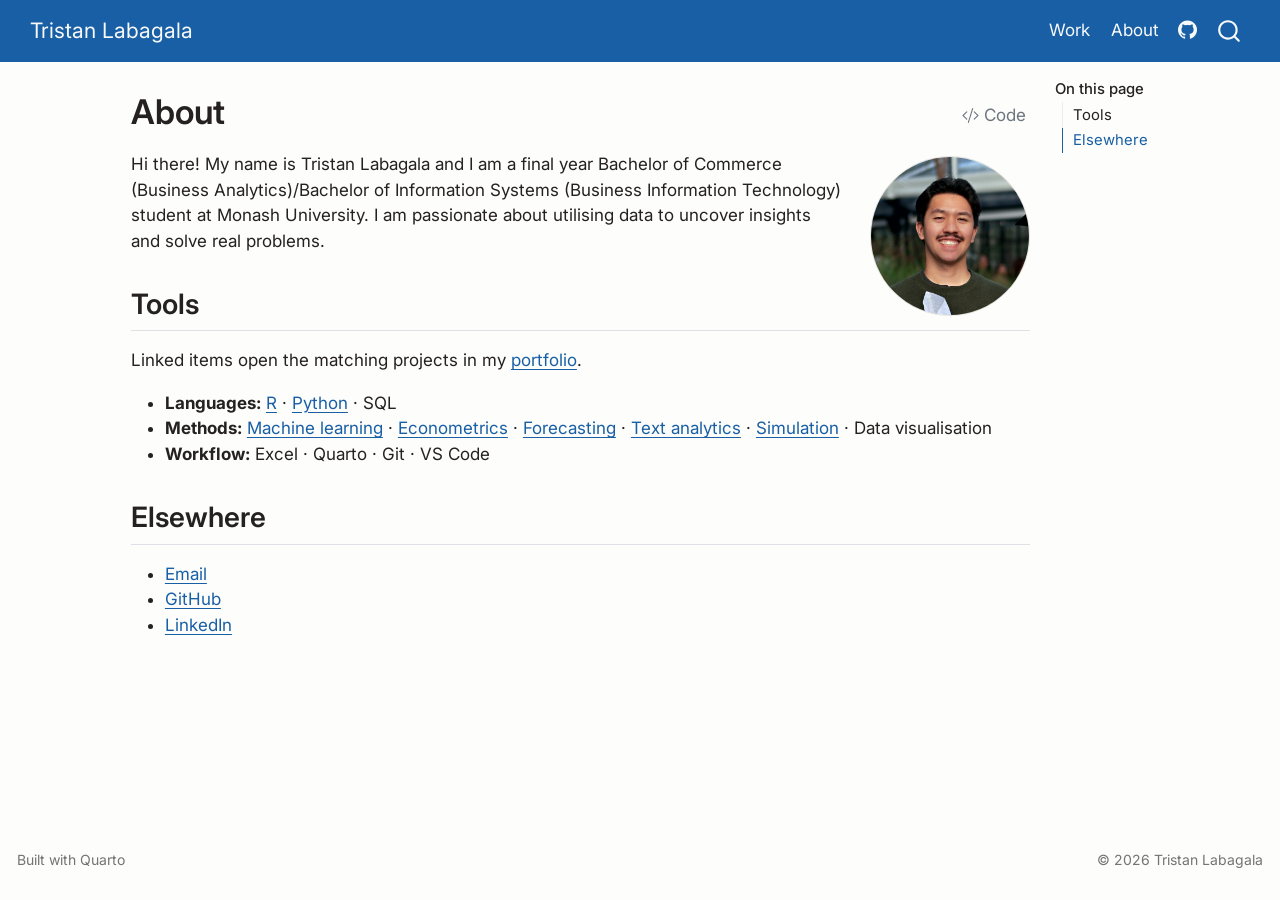
==== commit 71b12b42: "Built site for gh-pages" ====
--- a/about.html
+++ b/about.html
@@ -81,7 +81,7 @@
 <link href="site_libs/quarto-html/quarto-syntax-highlighting-49c787a6c175d90e42264fbd7996148e.css" rel="stylesheet" id="quarto-text-highlighting-styles">
 <script src="site_libs/bootstrap/bootstrap.min.js"></script>
 <link href="site_libs/bootstrap/bootstrap-icons.css" rel="stylesheet">
-<link href="site_libs/bootstrap/bootstrap-f5442b8ef84446d201aa6b10da519218.min.css" rel="stylesheet" append-hash="true" id="quarto-bootstrap" data-mode="light">
+<link href="site_libs/bootstrap/bootstrap-3fc04965d370233234fa4936b79f35dc.min.css" rel="stylesheet" append-hash="true" id="quarto-bootstrap" data-mode="light">
 <script id="quarto-search-options" type="application/json">{
   "location": "navbar",
   "copy-button": false,
@@ -205,11 +205,17 @@
 <p>Hi there! My name is Tristan Labagala and I am a final year Bachelor of Commerce (Business Analytics)/Bachelor of Information Systems (Business Information Technology) student at Monash University. I am passionate about utilising data to uncover insights and solve real problems.</p>
 <section id="tools" class="level2">
 <h2 class="anchored" data-anchor-id="tools">Tools</h2>
-<p>R (tidyverse, ggplot2, fixest, lme4, mgcv) · Python (scikit-learn, LightGBM, matplotlib) · SQL · Excel · Quarto · Git · VS Code</p>
+<p>Linked items open the matching projects in my <a href="./index.html">portfolio</a>.</p>
+<ul>
+<li><strong>Languages:</strong> <a href="./index.html#category=R">R</a> · <a href="./index.html#category=Python">Python</a> · SQL</li>
+<li><strong>Methods:</strong> <a href="./index.html#category=Machine learning">Machine learning</a> · <a href="./index.html#category=Econometrics">Econometrics</a> · <a href="./index.html#category=Forecasting">Forecasting</a> · <a href="./index.html#category=Text analytics">Text analytics</a> · <a href="./index.html#category=Simulation">Simulation</a> · Data visualisation</li>
+<li><strong>Workflow:</strong> Excel · Quarto · Git · VS Code</li>
+</ul>
 </section>
 <section id="elsewhere" class="level2">
 <h2 class="anchored" data-anchor-id="elsewhere">Elsewhere</h2>
 <ul>
+<li><a href="mailto:tristan.labagala@gmail.com">Email</a></li>
 <li><a href="https://github.com/tlabagala">GitHub</a></li>
 <li><a href="https://www.linkedin.com/in/tristan-labagala/">LinkedIn</a></li>
 </ul>
@@ -757,13 +763,17 @@
 <span id="cb1-8"><a href="#cb1-8" aria-hidden="true" tabindex="-1"></a></span>
 <span id="cb1-9"><a href="#cb1-9" aria-hidden="true" tabindex="-1"></a><span class="fu">## Tools</span></span>
 <span id="cb1-10"><a href="#cb1-10" aria-hidden="true" tabindex="-1"></a></span>
-<span id="cb1-11"><a href="#cb1-11" aria-hidden="true" tabindex="-1"></a>R (tidyverse, ggplot2, fixest, lme4, mgcv) · Python (scikit-learn, LightGBM,</span>
-<span id="cb1-12"><a href="#cb1-12" aria-hidden="true" tabindex="-1"></a>matplotlib) · SQL · Excel · Quarto · Git · VS Code </span>
-<span id="cb1-13"><a href="#cb1-13" aria-hidden="true" tabindex="-1"></a></span>
-<span id="cb1-14"><a href="#cb1-14" aria-hidden="true" tabindex="-1"></a><span class="fu">## Elsewhere</span></span>
-<span id="cb1-15"><a href="#cb1-15" aria-hidden="true" tabindex="-1"></a></span>
-<span id="cb1-16"><a href="#cb1-16" aria-hidden="true" tabindex="-1"></a><span class="ss">- </span><span class="co">[</span><span class="ot">GitHub</span><span class="co">](https://github.com/tlabagala)</span></span>
-<span id="cb1-17"><a href="#cb1-17" aria-hidden="true" tabindex="-1"></a><span class="ss">- </span><span class="co">[</span><span class="ot">LinkedIn</span><span class="co">](https://www.linkedin.com/in/tristan-labagala/)</span></span></code></pre></div><button title="Copy to Clipboard" class="code-copy-button" data-in-quarto-modal=""><i class="bi"></i></button></div>
+<span id="cb1-11"><a href="#cb1-11" aria-hidden="true" tabindex="-1"></a>Linked items open the matching projects in my <span class="co">[</span><span class="ot">portfolio</span><span class="co">](index.qmd)</span>.</span>
+<span id="cb1-12"><a href="#cb1-12" aria-hidden="true" tabindex="-1"></a></span>
+<span id="cb1-13"><a href="#cb1-13" aria-hidden="true" tabindex="-1"></a><span class="ss">- </span>**Languages:** <span class="co">[</span><span class="ot">R</span><span class="co">](index.qmd#category=R)</span> · <span class="co">[</span><span class="ot">Python</span><span class="co">](index.qmd#category=Python)</span> · SQL</span>
+<span id="cb1-14"><a href="#cb1-14" aria-hidden="true" tabindex="-1"></a><span class="ss">- </span>**Methods:** <span class="co">[</span><span class="ot">Machine learning</span><span class="co">](index.qmd#category=Machine%20learning)</span> · <span class="co">[</span><span class="ot">Econometrics</span><span class="co">](index.qmd#category=Econometrics)</span> · <span class="co">[</span><span class="ot">Forecasting</span><span class="co">](index.qmd#category=Forecasting)</span> · <span class="co">[</span><span class="ot">Text analytics</span><span class="co">](index.qmd#category=Text%20analytics)</span> · <span class="co">[</span><span class="ot">Simulation</span><span class="co">](index.qmd#category=Simulation)</span> · Data visualisation</span>
+<span id="cb1-15"><a href="#cb1-15" aria-hidden="true" tabindex="-1"></a><span class="ss">- </span>**Workflow:** Excel · Quarto · Git · VS Code</span>
+<span id="cb1-16"><a href="#cb1-16" aria-hidden="true" tabindex="-1"></a></span>
+<span id="cb1-17"><a href="#cb1-17" aria-hidden="true" tabindex="-1"></a><span class="fu">## Elsewhere</span></span>
+<span id="cb1-18"><a href="#cb1-18" aria-hidden="true" tabindex="-1"></a></span>
+<span id="cb1-19"><a href="#cb1-19" aria-hidden="true" tabindex="-1"></a><span class="ss">- </span><span class="co">[</span><span class="ot">Email</span><span class="co">](mailto:tristan.labagala@gmail.com)</span></span>
+<span id="cb1-20"><a href="#cb1-20" aria-hidden="true" tabindex="-1"></a><span class="ss">- </span><span class="co">[</span><span class="ot">GitHub</span><span class="co">](https://github.com/tlabagala)</span></span>
+<span id="cb1-21"><a href="#cb1-21" aria-hidden="true" tabindex="-1"></a><span class="ss">- </span><span class="co">[</span><span class="ot">LinkedIn</span><span class="co">](https://www.linkedin.com/in/tristan-labagala/)</span></span></code></pre></div><button title="Copy to Clipboard" class="code-copy-button" data-in-quarto-modal=""><i class="bi"></i></button></div>
 </div></div></div></div></div>
 </div> <!-- /content -->
 <footer class="footer">
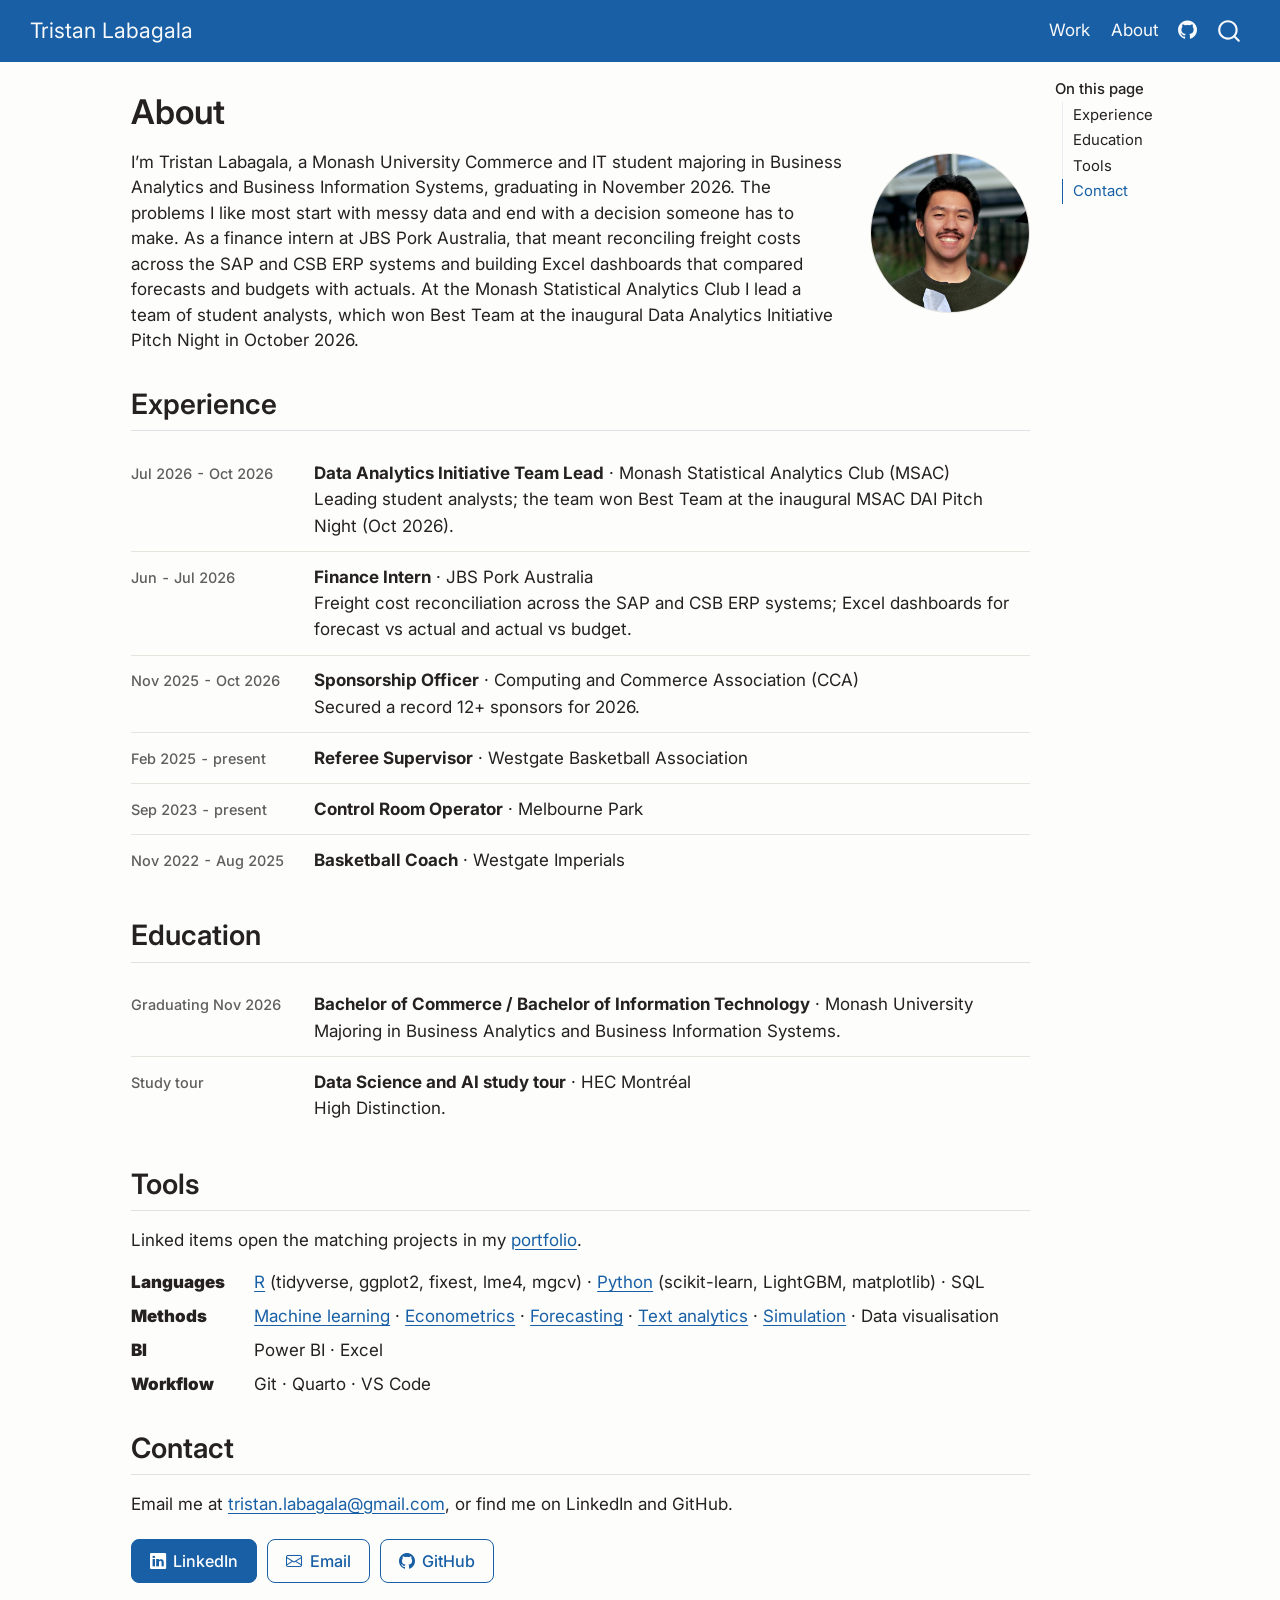
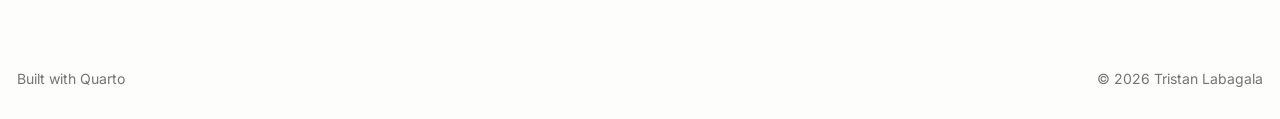
==== commit 85c79bee: "Built site for gh-pages" ====
--- a/about.html
+++ b/about.html
@@ -26,41 +26,6 @@
   margin: 0 0.8em 0.2em -1em; /* quarto-specific, see https://github.com/quarto-dev/quarto-cli/issues/4556 */ 
   vertical-align: middle;
 }
-/* CSS for syntax highlighting */
-html { -webkit-text-size-adjust: 100%; }
-pre > code.sourceCode { white-space: pre; position: relative; }
-pre > code.sourceCode > span { display: inline-block; line-height: 1.25; }
-pre > code.sourceCode > span:empty { height: 1.2em; }
-.sourceCode { overflow: visible; }
-code.sourceCode > span { color: inherit; text-decoration: inherit; }
-div.sourceCode { margin: 1em 0; }
-pre.sourceCode { margin: 0; }
-@media screen {
-div.sourceCode { overflow: auto; }
-}
-@media print {
-pre > code.sourceCode { white-space: pre-wrap; }
-pre > code.sourceCode > span { text-indent: -5em; padding-left: 5em; }
-}
-pre.numberSource code
-  { counter-reset: source-line 0; }
-pre.numberSource code > span
-  { position: relative; left: -4em; counter-increment: source-line; }
-pre.numberSource code > span > a:first-child::before
-  { content: counter(source-line);
-    position: relative; left: -1em; text-align: right; vertical-align: baseline;
-    border: none; display: inline-block;
-    -webkit-touch-callout: none; -webkit-user-select: none;
-    -khtml-user-select: none; -moz-user-select: none;
-    -ms-user-select: none; user-select: none;
-    padding: 0 4px; width: 4em;
-  }
-pre.numberSource { margin-left: 3em;  padding-left: 4px; }
-div.sourceCode
-  {   }
-@media screen {
-pre > code.sourceCode > span > a:first-child::before { text-decoration: underline; }
-}
 </style>
 
 
@@ -81,7 +46,7 @@
 <link href="site_libs/quarto-html/quarto-syntax-highlighting-49c787a6c175d90e42264fbd7996148e.css" rel="stylesheet" id="quarto-text-highlighting-styles">
 <script src="site_libs/bootstrap/bootstrap.min.js"></script>
 <link href="site_libs/bootstrap/bootstrap-icons.css" rel="stylesheet">
-<link href="site_libs/bootstrap/bootstrap-3fc04965d370233234fa4936b79f35dc.min.css" rel="stylesheet" append-hash="true" id="quarto-bootstrap" data-mode="light">
+<link href="site_libs/bootstrap/bootstrap-d6420fc87a7c1647d90fa2a833a155ba.min.css" rel="stylesheet" append-hash="true" id="quarto-bootstrap" data-mode="light">
 <script id="quarto-search-options" type="application/json">{
   "location": "navbar",
   "copy-button": false,
@@ -109,20 +74,88 @@
     "search-label": "Search"
   }
 }</script>
+<!--
+  Google Analytics 4. Included in every page's <head> via _quarto.yml.
+  - Loads only on the live hostname, so `quarto preview` and local _site
+    visits never reach the data.
+  - Page views, outbound clicks (GitHub, LinkedIn) and PDF downloads come from
+    GA4 enhanced measurement, so this file has no code for them.
+  - The click listener below adds events for the site's own interactions. To
+    track a new kind of click, add a branch here, not an inline script on a page.
+  Event parameters (project, category, link_url) must be registered as
+  event-scoped custom dimensions in GA4 Admin to appear in reports.
+-->
+<script>
+(function () {
+  var GA_ID = "G-JHZ8J4XM7M";               // GA4 measurement ID
+  var LIVE_HOST = "tlabagala.github.io";
+  if (location.hostname !== LIVE_HOST || /X{4,}/.test(GA_ID)) return;
+
+  var s = document.createElement("script");
+  s.async = true;
+  s.src = "https://www.googletagmanager.com/gtag/js?id=" + GA_ID;
+  document.head.appendChild(s);
+
+  window.dataLayer = window.dataLayer || [];
+  window.gtag = function () { dataLayer.push(arguments); };
+  gtag("js", new Date());
+  gtag("config", GA_ID);
+
+  var decodeCategory = function (b64) {
+    try { return decodeURIComponent(atob(b64)); } catch (e) { return null; }
+  };
+
+  document.addEventListener("click", function (e) {
+    var t = e.target;
+    if (!(t instanceof Element)) return;
+
+    // Category filter: sidebar pills on the Work page ("All" has an empty value)
+    var pill = t.closest(".quarto-listing-category .category");
+    if (pill) {
+      var name = decodeCategory(pill.dataset.category || "");
+      gtag("event", "category_filter", { category: name || "All", source: "sidebar" });
+      return;
+    }
+
+    // Category filter: badge on a project card
+    var badge = t.closest(".listing-category");
+    if (badge) {
+      gtag("event", "category_filter", { category: badge.textContent.trim(), source: "card" });
+      return;
+    }
+
+    // Project card on the Work page
+    var card = t.closest("a.quarto-grid-link");
+    if (card) {
+      var title = card.querySelector(".listing-title");
+      gtag("event", "project_card_click", {
+        project: title ? title.textContent.trim() : card.getAttribute("href")
+      });
+      return;
+    }
+
+    // Full report or paper opened from a project page
+    var link = t.closest("a[href]");
+    if (link && /assets\/(reports|papers)\//.test(link.getAttribute("href"))) {
+      gtag("event", "report_open", { link_url: link.href });
+    }
+  });
+})();
+</script>
 <link rel="preconnect" href="https://fonts.googleapis.com">
 <link rel="preconnect" href="https://fonts.gstatic.com" crossorigin="">
 <link href="https://fonts.googleapis.com/css2?family=Inter:wght@400;500;600&amp;family=JetBrains+Mono&amp;display=swap" rel="stylesheet">
 
 
 <meta property="og:title" content="About – Tristan Labagala">
-<meta property="og:description" content="Data analytics and research projects in R, Python, and SQL.">
+<meta property="og:description" content="Analytics, research and data projects by Tristan Labagala - R, Python and SQL.">
 <meta property="og:image" content="https://tlabagala.github.io/assets/headshot.jpg">
 <meta property="og:site_name" content="Tristan Labagala">
 <meta property="og:image:alt" content="Tristan Labagala">
 <meta property="og:image:height" content="1125">
 <meta property="og:image:width" content="1125">
 <meta name="twitter:title" content="About – Tristan Labagala">
-<meta name="twitter:description" content="Data analytics and research projects in R, Python, and SQL.">
+<meta name="twitter:description" content="Analytics, research and data projects by Tristan Labagala - R, Python and SQL.">
 <meta name="twitter:image" content="https://tlabagala.github.io/assets/headshot.jpg">
 <meta name="twitter:image:alt" content="Tristan Labagala">
 <meta name="twitter:card" content="summary_large_image">
@@ -174,8 +207,10 @@
     <h2 id="toc-title">On this page</h2>
    
   <ul>
-  <li><a href="#tools" id="toc-tools" class="nav-link active" data-scroll-target="#tools">Tools</a></li>
-  <li><a href="#elsewhere" id="toc-elsewhere" class="nav-link" data-scroll-target="#elsewhere">Elsewhere</a></li>
+  <li><a href="#experience" id="toc-experience" class="nav-link active" data-scroll-target="#experience">Experience</a></li>
+  <li><a href="#education" id="toc-education" class="nav-link" data-scroll-target="#education">Education</a></li>
+  <li><a href="#tools" id="toc-tools" class="nav-link" data-scroll-target="#tools">Tools</a></li>
+  <li><a href="#contact" id="toc-contact" class="nav-link" data-scroll-target="#contact">Contact</a></li>
   </ul>
 </nav>
     </div>
@@ -184,7 +219,7 @@
 
 <header id="title-block-header" class="quarto-title-block default">
 <div class="quarto-title">
-<div class="quarto-title-block"><div><h1 class="title">About</h1><button type="button" class="btn code-tools-button" id="quarto-code-tools-source"><i class="bi"></i> Code</button></div></div>
+<h1 class="title">About</h1>
 </div>
 
 
@@ -202,26 +237,85 @@
 
 
 <p><img src="assets/headshot.jpg" class="headshot img-fluid" alt="Tristan Labagala"></p>
-<p>Hi there! My name is Tristan Labagala and I am a final year Bachelor of Commerce (Business Analytics)/Bachelor of Information Systems (Business Information Technology) student at Monash University. I am passionate about utilising data to uncover insights and solve real problems.</p>
+<p>I’m Tristan Labagala, a Monash University Commerce and IT student majoring in Business Analytics and Business Information Systems, graduating in November 2026. The problems I like most start with messy data and end with a decision someone has to make. As a finance intern at JBS Pork Australia, that meant reconciling freight costs across the SAP and CSB ERP systems and building Excel dashboards that compared forecasts and budgets with actuals. At the Monash Statistical Analytics Club I lead a team of student analysts, which won Best Team at the inaugural Data Analytics Initiative Pitch Night in October 2026.</p>
+<section id="experience" class="level2">
+<h2 class="anchored" data-anchor-id="experience">Experience</h2>
+<div class="timeline">
+<div class="tl-item">
+<p><span class="tl-date">Jul 2026 - Oct 2026</span></p>
+<p><strong>Data Analytics Initiative Team Lead</strong> · Monash Statistical Analytics Club (MSAC)<br>
+Leading student analysts; the team won Best Team at the inaugural MSAC DAI Pitch Night (Oct 2026).</p>
+</div>
+<div class="tl-item">
+<p><span class="tl-date">Jun - Jul 2026</span></p>
+<p><strong>Finance Intern</strong> · JBS Pork Australia<br>
+Freight cost reconciliation across the SAP and CSB ERP systems; Excel dashboards for forecast vs actual and actual vs budget.</p>
+</div>
+<div class="tl-item">
+<p><span class="tl-date">Nov 2025 - Oct 2026</span></p>
+<p><strong>Sponsorship Officer</strong> · Computing and Commerce Association (CCA)<br>
+Secured a record 12+ sponsors for 2026.</p>
+</div>
+<div class="tl-item">
+<p><span class="tl-date">Feb 2025 - present</span></p>
+<p><strong>Referee Supervisor</strong> · Westgate Basketball Association</p>
+</div>
+<div class="tl-item">
+<p><span class="tl-date">Sep 2023 - present</span></p>
+<p><strong>Control Room Operator</strong> · Melbourne Park</p>
+</div>
+<div class="tl-item">
+<p><span class="tl-date">Nov 2022 - Aug 2025</span></p>
+<p><strong>Basketball Coach</strong> · Westgate Imperials</p>
+</div>
+</div>
+</section>
+<section id="education" class="level2">
+<h2 class="anchored" data-anchor-id="education">Education</h2>
+<div class="timeline">
+<div class="tl-item">
+<p><span class="tl-date">Graduating Nov 2026</span></p>
+<p><strong>Bachelor of Commerce / Bachelor of Information Technology</strong> · Monash University<br>
+Majoring in Business Analytics and Business Information Systems.</p>
+</div>
+<div class="tl-item">
+<p><span class="tl-date">Study tour</span></p>
+<p><strong>Data Science and AI study tour</strong> · HEC Montréal<br>
+High Distinction.</p>
+</div>
+</div>
+</section>
 <section id="tools" class="level2">
 <h2 class="anchored" data-anchor-id="tools">Tools</h2>
 <p>Linked items open the matching projects in my <a href="./index.html">portfolio</a>.</p>
-<ul>
-<li><strong>Languages:</strong> <a href="./index.html#category=R">R</a> · <a href="./index.html#category=Python">Python</a> · SQL</li>
-<li><strong>Methods:</strong> <a href="./index.html#category=Machine learning">Machine learning</a> · <a href="./index.html#category=Econometrics">Econometrics</a> · <a href="./index.html#category=Forecasting">Forecasting</a> · <a href="./index.html#category=Text analytics">Text analytics</a> · <a href="./index.html#category=Simulation">Simulation</a> · Data visualisation</li>
-<li><strong>Workflow:</strong> Excel · Quarto · Git · VS Code</li>
-</ul>
+<div class="tool-groups">
+<dl>
+<dt><strong>Languages</strong></dt>
+<dd>
+<a href="./index.html#category=R">R</a> (tidyverse, ggplot2, fixest, lme4, mgcv) · <a href="./index.html#category=Python">Python</a> (scikit-learn, LightGBM, matplotlib) · SQL
+</dd>
+<dt><strong>Methods</strong></dt>
+<dd>
+<a href="./index.html#category=Machine learning">Machine learning</a> · <a href="./index.html#category=Econometrics">Econometrics</a> · <a href="./index.html#category=Forecasting">Forecasting</a> · <a href="./index.html#category=Text analytics">Text analytics</a> · <a href="./index.html#category=Simulation">Simulation</a> · Data visualisation
+</dd>
+<dt><strong>BI</strong></dt>
+<dd>
+Power BI · Excel
+</dd>
+<dt><strong>Workflow</strong></dt>
+<dd>
+Git · Quarto · VS Code
+</dd>
+</dl>
+</div>
 </section>
-<section id="elsewhere" class="level2">
-<h2 class="anchored" data-anchor-id="elsewhere">Elsewhere</h2>
-<ul>
-<li><a href="mailto:tristan.labagala@gmail.com">Email</a></li>
-<li><a href="https://github.com/tlabagala">GitHub</a></li>
-<li><a href="https://www.linkedin.com/in/tristan-labagala/">LinkedIn</a></li>
-</ul>
-
-
-<!-- -->
+<section id="contact" class="level2">
+<h2 class="anchored" data-anchor-id="contact">Contact</h2>
+<p>Email me at <a href="mailto:tristan.labagala@gmail.com">tristan.labagala@gmail.com</a>, or find me on LinkedIn and GitHub.</p>
+<div class="hero-actions">
+<p><a href="https://www.linkedin.com/in/tristan-labagala/" class="btn btn-primary"><i class="bi bi-linkedin" aria-hidden="true"></i> LinkedIn</a> <a href="mailto:tristan.labagala@gmail.com" class="btn btn-outline-primary"><i class="bi bi-envelope" aria-hidden="true"></i> Email</a> <a href="https://github.com/tlabagala" class="btn btn-outline-primary"><i class="bi bi-github" aria-hidden="true"></i> GitHub</a></p>
+</div>
+
 
 </section>
 
@@ -296,57 +390,6 @@
         container: window.document.getElementById('quarto-embedded-source-code-modal')
       });
       clipboardModal.on('success', onCopySuccess);
-    }
-    const viewSource = window.document.getElementById('quarto-view-source') ||
-                       window.document.getElementById('quarto-code-tools-source');
-    if (viewSource) {
-      const sourceUrl = viewSource.getAttribute("data-quarto-source-url");
-      viewSource.addEventListener("click", function(e) {
-        if (sourceUrl) {
-          // rstudio viewer pane
-          if (/\bcapabilities=\b/.test(window.location)) {
-            window.open(sourceUrl);
-          } else {
-            window.location.href = sourceUrl;
-          }
-        } else {
-          const modal = new bootstrap.Modal(document.getElementById('quarto-embedded-source-code-modal'));
-          modal.show();
-        }
-        return false;
-      });
-    }
-    function toggleCodeHandler(show) {
-      return function(e) {
-        const cellDetails = window.document.querySelectorAll(".cell details.code-fold");
-        for (let i=0; i<cellDetails.length; i++) {
-          const details = cellDetails[i];
-          if (show) {
-            details.open = true;
-          } else {
-            details.removeAttribute("open");
-          }
-        }
-        const cellCodeDivs = window.document.querySelectorAll(".cell div.sourceCode.cell-code");
-        const fromCls = show ? "hidden" : "unhidden";
-        const toCls = show ? "unhidden" : "hidden";
-        for (let i=0; i<cellCodeDivs.length; i++) {
-          const codeDiv = cellCodeDivs[i];
-          if (codeDiv.classList.contains(fromCls)) {
-            codeDiv.classList.remove(fromCls);
-            codeDiv.classList.add(toCls);
-          } 
-        }
-        return false;
-      }
-    }
-    const hideAllCode = window.document.getElementById("quarto-hide-all-code");
-    if (hideAllCode) {
-      hideAllCode.addEventListener("click", toggleCodeHandler(false));
-    }
-    const showAllCode = window.document.getElementById("quarto-show-all-code");
-    if (showAllCode) {
-      showAllCode.addEventListener("click", toggleCodeHandler(true));
     }
       var localhostRegex = new RegExp(/^(?:http|https):\/\/localhost\:?[0-9]*\//);
       var mailtoRegex = new RegExp(/^mailto:/);
@@ -752,29 +795,7 @@
   </script>
   <script type="application/javascript">
   window.quartoScrollableRegionsLabels = {"code":"Scrollable code","output":"Scrollable output"};
-  </script><div class="modal fade" id="quarto-embedded-source-code-modal" tabindex="-1" aria-labelledby="quarto-embedded-source-code-modal-label" aria-hidden="true"><div class="modal-dialog modal-dialog-scrollable"><div class="modal-content"><div class="modal-header"><h5 class="modal-title" id="quarto-embedded-source-code-modal-label">Source Code</h5><button class="btn-close" data-bs-dismiss="modal"></button></div><div class="modal-body"><div class="">
-<div class="code-copy-outer-scaffold"><div class="sourceCode" id="cb1" data-shortcodes="false"><pre class="sourceCode markdown code-with-copy"><code class="sourceCode markdown"><span id="cb1-1"><a href="#cb1-1" aria-hidden="true" tabindex="-1"></a><span class="co">---</span></span>
-<span id="cb1-2"><a href="#cb1-2" aria-hidden="true" tabindex="-1"></a><span class="an">title:</span><span class="co"> "About"</span></span>
-<span id="cb1-3"><a href="#cb1-3" aria-hidden="true" tabindex="-1"></a><span class="co">---</span></span>
-<span id="cb1-4"><a href="#cb1-4" aria-hidden="true" tabindex="-1"></a></span>
-<span id="cb1-5"><a href="#cb1-5" aria-hidden="true" tabindex="-1"></a><span class="al">![](assets/headshot.jpg)</span>{.headshot fig-alt="Tristan Labagala"}</span>
-<span id="cb1-6"><a href="#cb1-6" aria-hidden="true" tabindex="-1"></a></span>
-<span id="cb1-7"><a href="#cb1-7" aria-hidden="true" tabindex="-1"></a>Hi there! My name is Tristan Labagala and I am a final year Bachelor of Commerce (Business Analytics)/Bachelor of Information Systems (Business Information Technology) student at Monash University. I am passionate about utilising data to uncover insights and solve real problems.</span>
-<span id="cb1-8"><a href="#cb1-8" aria-hidden="true" tabindex="-1"></a></span>
-<span id="cb1-9"><a href="#cb1-9" aria-hidden="true" tabindex="-1"></a><span class="fu">## Tools</span></span>
-<span id="cb1-10"><a href="#cb1-10" aria-hidden="true" tabindex="-1"></a></span>
-<span id="cb1-11"><a href="#cb1-11" aria-hidden="true" tabindex="-1"></a>Linked items open the matching projects in my <span class="co">[</span><span class="ot">portfolio</span><span class="co">](index.qmd)</span>.</span>
-<span id="cb1-12"><a href="#cb1-12" aria-hidden="true" tabindex="-1"></a></span>
-<span id="cb1-13"><a href="#cb1-13" aria-hidden="true" tabindex="-1"></a><span class="ss">- </span>**Languages:** <span class="co">[</span><span class="ot">R</span><span class="co">](index.qmd#category=R)</span> · <span class="co">[</span><span class="ot">Python</span><span class="co">](index.qmd#category=Python)</span> · SQL</span>
-<span id="cb1-14"><a href="#cb1-14" aria-hidden="true" tabindex="-1"></a><span class="ss">- </span>**Methods:** <span class="co">[</span><span class="ot">Machine learning</span><span class="co">](index.qmd#category=Machine%20learning)</span> · <span class="co">[</span><span class="ot">Econometrics</span><span class="co">](index.qmd#category=Econometrics)</span> · <span class="co">[</span><span class="ot">Forecasting</span><span class="co">](index.qmd#category=Forecasting)</span> · <span class="co">[</span><span class="ot">Text analytics</span><span class="co">](index.qmd#category=Text%20analytics)</span> · <span class="co">[</span><span class="ot">Simulation</span><span class="co">](index.qmd#category=Simulation)</span> · Data visualisation</span>
-<span id="cb1-15"><a href="#cb1-15" aria-hidden="true" tabindex="-1"></a><span class="ss">- </span>**Workflow:** Excel · Quarto · Git · VS Code</span>
-<span id="cb1-16"><a href="#cb1-16" aria-hidden="true" tabindex="-1"></a></span>
-<span id="cb1-17"><a href="#cb1-17" aria-hidden="true" tabindex="-1"></a><span class="fu">## Elsewhere</span></span>
-<span id="cb1-18"><a href="#cb1-18" aria-hidden="true" tabindex="-1"></a></span>
-<span id="cb1-19"><a href="#cb1-19" aria-hidden="true" tabindex="-1"></a><span class="ss">- </span><span class="co">[</span><span class="ot">Email</span><span class="co">](mailto:tristan.labagala@gmail.com)</span></span>
-<span id="cb1-20"><a href="#cb1-20" aria-hidden="true" tabindex="-1"></a><span class="ss">- </span><span class="co">[</span><span class="ot">GitHub</span><span class="co">](https://github.com/tlabagala)</span></span>
-<span id="cb1-21"><a href="#cb1-21" aria-hidden="true" tabindex="-1"></a><span class="ss">- </span><span class="co">[</span><span class="ot">LinkedIn</span><span class="co">](https://www.linkedin.com/in/tristan-labagala/)</span></span></code></pre></div><button title="Copy to Clipboard" class="code-copy-button" data-in-quarto-modal=""><i class="bi"></i></button></div>
-</div></div></div></div></div>
+  </script>
 </div> <!-- /content -->
 <footer class="footer">
   <div class="nav-footer">
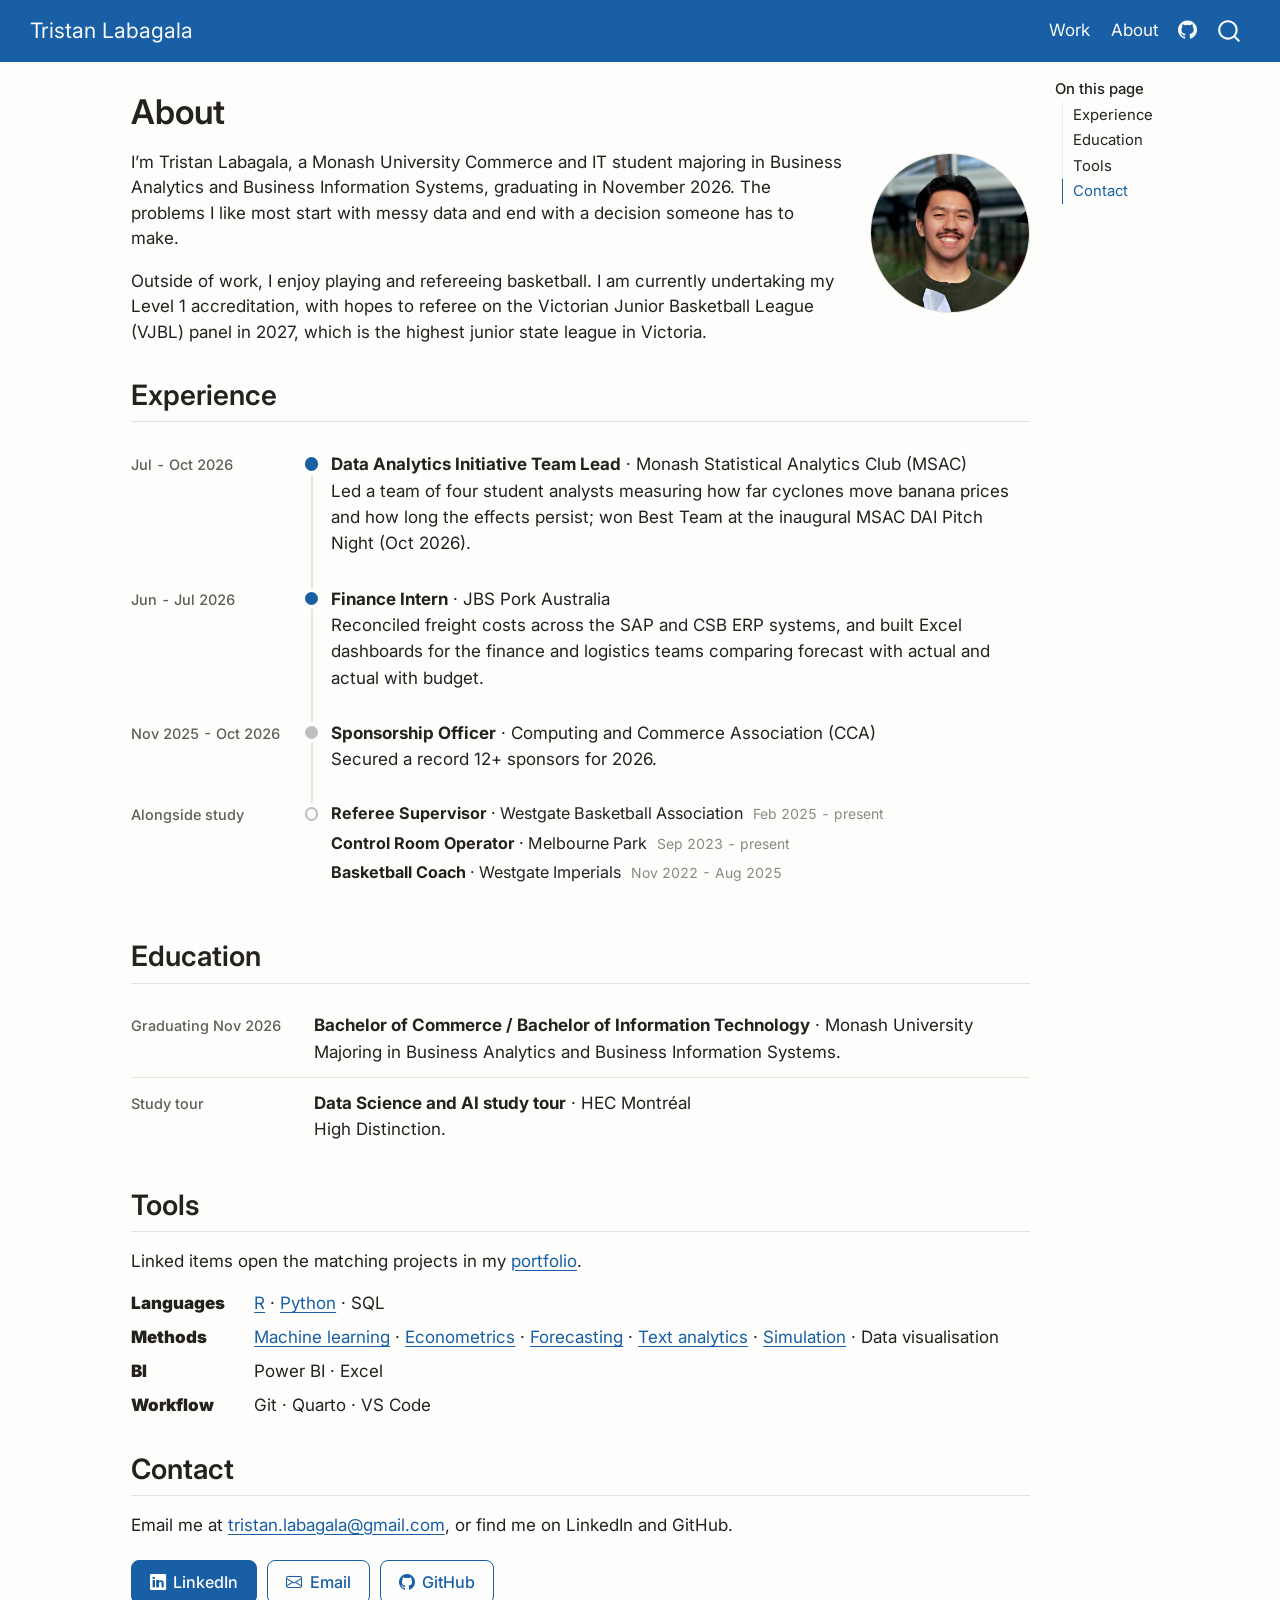
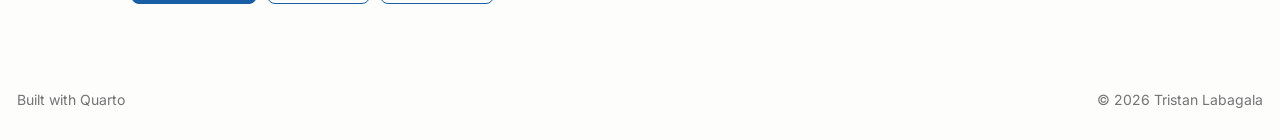
==== commit 983b0e9b: "Built site for gh-pages" ====
--- a/about.html
+++ b/about.html
@@ -46,7 +46,7 @@
 <link href="site_libs/quarto-html/quarto-syntax-highlighting-49c787a6c175d90e42264fbd7996148e.css" rel="stylesheet" id="quarto-text-highlighting-styles">
 <script src="site_libs/bootstrap/bootstrap.min.js"></script>
 <link href="site_libs/bootstrap/bootstrap-icons.css" rel="stylesheet">
-<link href="site_libs/bootstrap/bootstrap-d6420fc87a7c1647d90fa2a833a155ba.min.css" rel="stylesheet" append-hash="true" id="quarto-bootstrap" data-mode="light">
+<link href="site_libs/bootstrap/bootstrap-7ee32f23b61fb4bcc274ba6454d4e31f.min.css" rel="stylesheet" append-hash="true" id="quarto-bootstrap" data-mode="light">
 <script id="quarto-search-options" type="application/json">{
   "location": "navbar",
   "copy-button": false,
@@ -237,36 +237,33 @@
 
 
 <p><img src="assets/headshot.jpg" class="headshot img-fluid" alt="Tristan Labagala"></p>
-<p>I’m Tristan Labagala, a Monash University Commerce and IT student majoring in Business Analytics and Business Information Systems, graduating in November 2026. The problems I like most start with messy data and end with a decision someone has to make. As a finance intern at JBS Pork Australia, that meant reconciling freight costs across the SAP and CSB ERP systems and building Excel dashboards that compared forecasts and budgets with actuals. At the Monash Statistical Analytics Club I lead a team of student analysts, which won Best Team at the inaugural Data Analytics Initiative Pitch Night in October 2026.</p>
+<p>I’m Tristan Labagala, a Monash University Commerce and IT student majoring in Business Analytics and Business Information Systems, graduating in November 2026. The problems I like most start with messy data and end with a decision someone has to make.</p>
+<p>Outside of work, I enjoy playing and refereeing basketball. I am currently undertaking my Level 1 accreditation, with hopes to referee on the Victorian Junior Basketball League (VJBL) panel in 2027, which is the highest junior state league in Victoria.</p>
 <section id="experience" class="level2">
 <h2 class="anchored" data-anchor-id="experience">Experience</h2>
-<div class="timeline">
-<div class="tl-item">
-<p><span class="tl-date">Jul 2026 - Oct 2026</span></p>
+<div class="timeline tl-vertical">
+<div class="tl-item is-accent">
+<p><span class="tl-date">Jul - Oct 2026</span></p>
 <p><strong>Data Analytics Initiative Team Lead</strong> · Monash Statistical Analytics Club (MSAC)<br>
-Leading student analysts; the team won Best Team at the inaugural MSAC DAI Pitch Night (Oct 2026).</p>
-</div>
-<div class="tl-item">
+Led a team of four student analysts measuring how far cyclones move banana prices and how long the effects persist; won Best Team at the inaugural MSAC DAI Pitch Night (Oct 2026).</p>
+</div>
+<div class="tl-item is-accent">
 <p><span class="tl-date">Jun - Jul 2026</span></p>
 <p><strong>Finance Intern</strong> · JBS Pork Australia<br>
-Freight cost reconciliation across the SAP and CSB ERP systems; Excel dashboards for forecast vs actual and actual vs budget.</p>
+Reconciled freight costs across the SAP and CSB ERP systems, and built Excel dashboards for the finance and logistics teams comparing forecast with actual and actual with budget.</p>
 </div>
 <div class="tl-item">
 <p><span class="tl-date">Nov 2025 - Oct 2026</span></p>
 <p><strong>Sponsorship Officer</strong> · Computing and Commerce Association (CCA)<br>
 Secured a record 12+ sponsors for 2026.</p>
 </div>
-<div class="tl-item">
-<p><span class="tl-date">Feb 2025 - present</span></p>
-<p><strong>Referee Supervisor</strong> · Westgate Basketball Association</p>
-</div>
-<div class="tl-item">
-<p><span class="tl-date">Sep 2023 - present</span></p>
-<p><strong>Control Room Operator</strong> · Melbourne Park</p>
-</div>
-<div class="tl-item">
-<p><span class="tl-date">Nov 2022 - Aug 2025</span></p>
-<p><strong>Basketball Coach</strong> · Westgate Imperials</p>
+<div class="tl-item tl-also">
+<p><span class="tl-date">Alongside study</span></p>
+<ul>
+<li><strong>Referee Supervisor</strong> · Westgate Basketball Association <span class="tl-also-date">Feb 2025 - present</span></li>
+<li><strong>Control Room Operator</strong> · Melbourne Park <span class="tl-also-date">Sep 2023 - present</span></li>
+<li><strong>Basketball Coach</strong> · Westgate Imperials <span class="tl-also-date">Nov 2022 - Aug 2025</span></li>
+</ul>
 </div>
 </div>
 </section>
@@ -292,7 +289,7 @@
 <dl>
 <dt><strong>Languages</strong></dt>
 <dd>
-<a href="./index.html#category=R">R</a> (tidyverse, ggplot2, fixest, lme4, mgcv) · <a href="./index.html#category=Python">Python</a> (scikit-learn, LightGBM, matplotlib) · SQL
+<a href="./index.html#category=R">R</a> · <a href="./index.html#category=Python">Python</a> · SQL
 </dd>
 <dt><strong>Methods</strong></dt>
 <dd>
